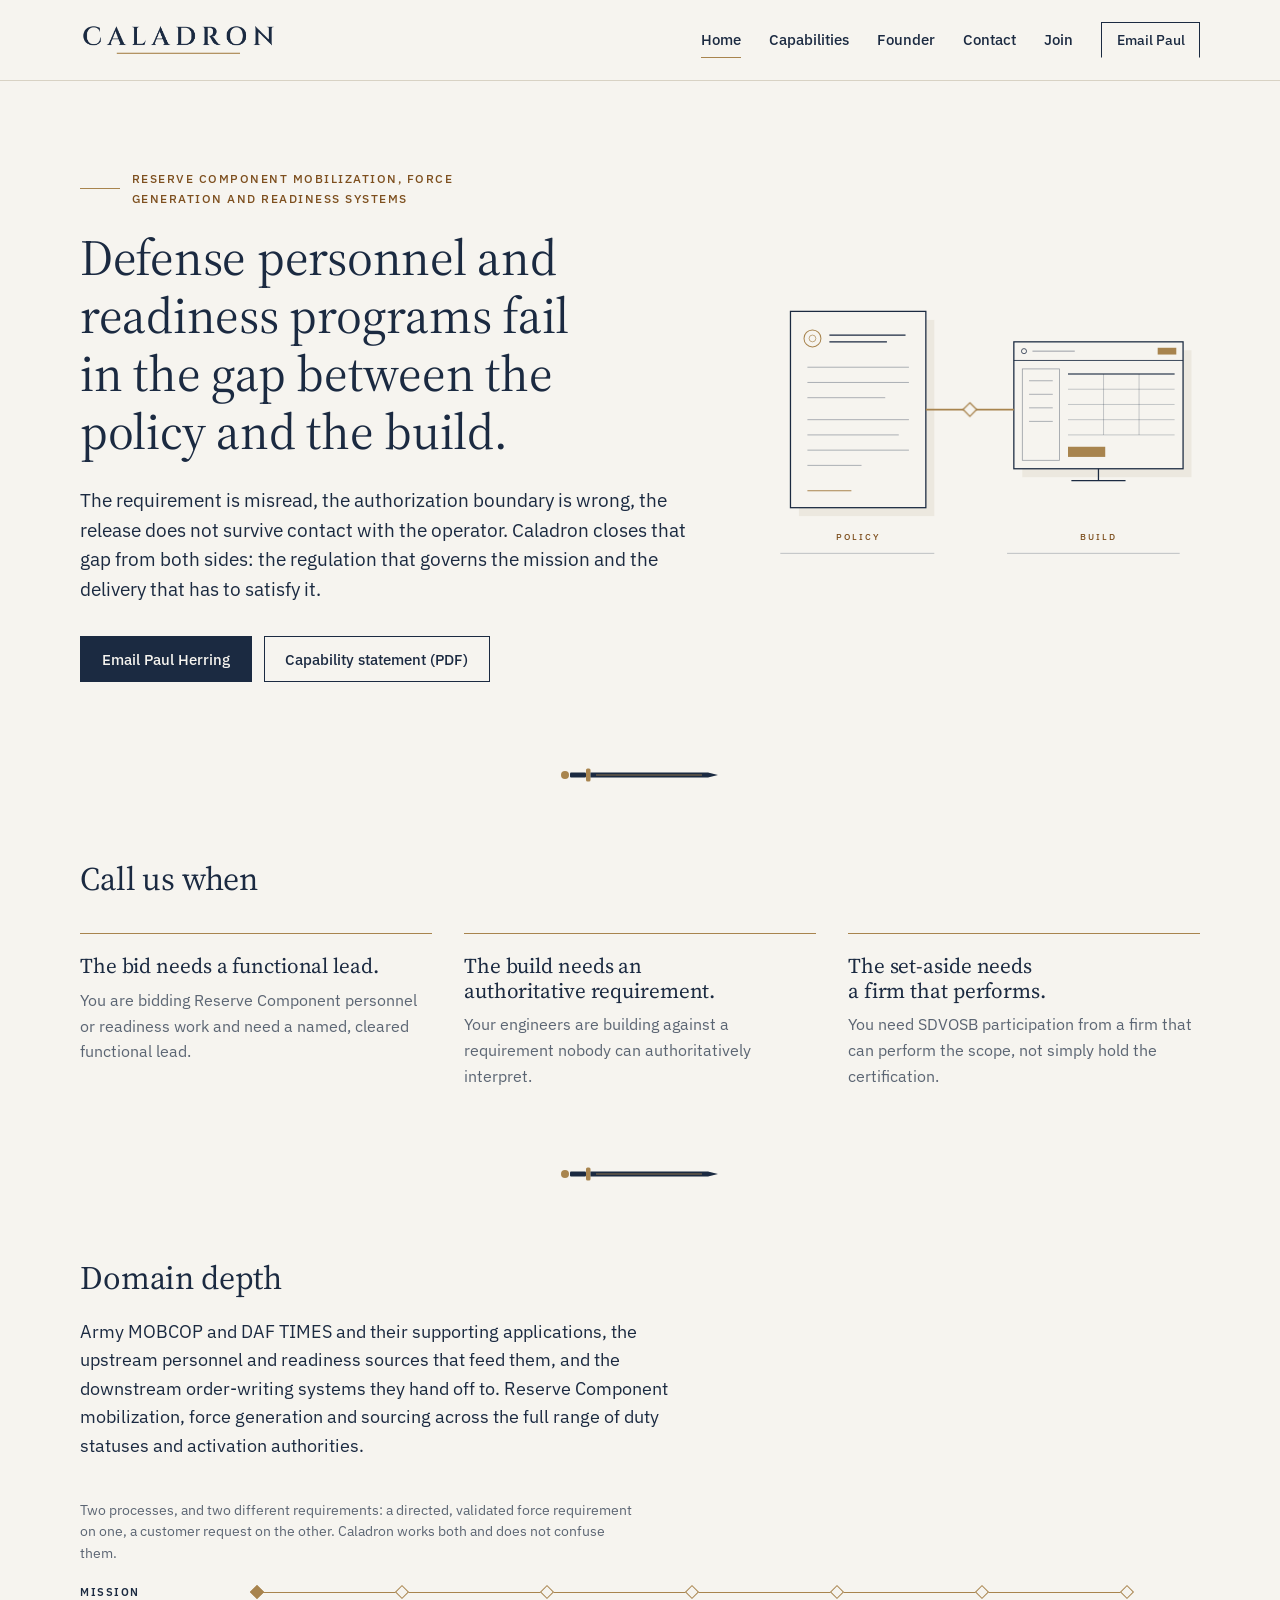
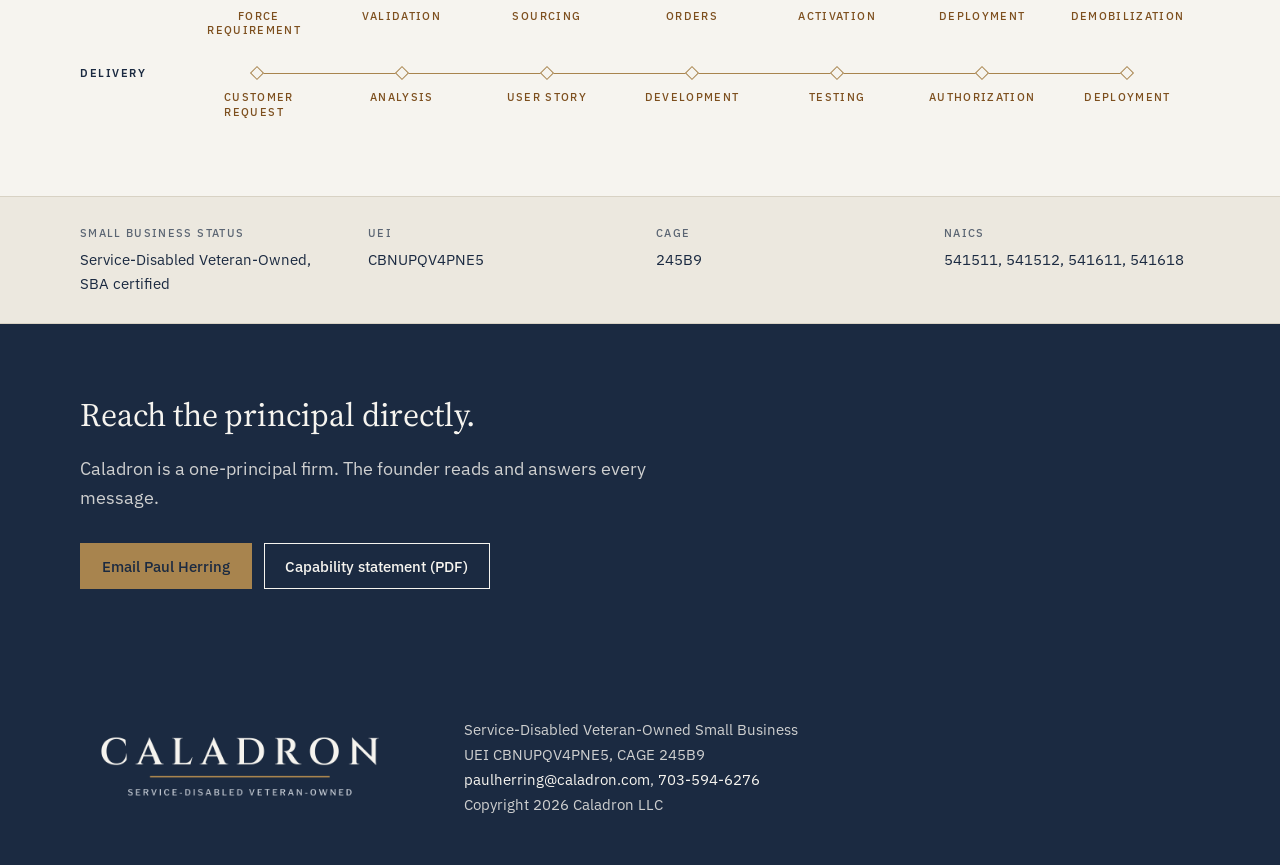
==== index.html @ ef8f438b "Rails: a force requirement is not a customer request Co-Authored-By: Claude Fable 5.1 <noreply@anthr" ====
<!doctype html>
<html lang="en">
<head>
<meta charset="utf-8">
<meta name="viewport" content="width=device-width, initial-scale=1, viewport-fit=cover">
<title>Caladron LLC. Reserve Component mobilization, force generation and readiness systems</title>
<meta name="description" content="Caladron LLC is a service-disabled veteran-owned small business that works both sides of defense personnel and readiness systems: the regulation that governs the mission and the delivery that has to satisfy it.">
<link rel="canonical" href="https://www.caladron.com/">
<meta property="og:site_name" content="Caladron LLC">
<meta property="og:type" content="website">
<meta property="og:title" content="Caladron LLC. Reserve Component mobilization, force generation and readiness systems">
<meta property="og:description" content="Caladron LLC is a service-disabled veteran-owned small business that works both sides of defense personnel and readiness systems: the regulation that governs the mission and the delivery that has to satisfy it.">
<meta property="og:url" content="https://www.caladron.com/">
<meta property="og:image" content="https://www.caladron.com/assets/caladron-social-1200x630.png">
<meta name="twitter:card" content="summary_large_image">
<link rel="icon" type="image/png" href="assets/favicon.png">
<link rel="apple-touch-icon" href="assets/apple-touch-icon.png">
<link rel="preconnect" href="https://fonts.googleapis.com">
<link rel="preconnect" href="https://fonts.gstatic.com" crossorigin>
<link rel="stylesheet" href="https://fonts.googleapis.com/css2?family=IBM+Plex+Sans:wght@400;500;600&family=Source+Serif+4:opsz,wght@8..60,400;8..60,600&display=swap">
<link rel="stylesheet" href="assets/site.css">
</head>
<body>
<a class="skip" href="#main">Skip to content</a>
<header class="site-header">
  <div class="wrap">
    <a class="brand" href="" aria-label="Caladron LLC home"><img src="assets/caladron-header-wordmark.png" alt="Caladron" width="1406" height="243"></a>
    <button class="menu-btn" type="button" aria-expanded="false" aria-controls="nav">Menu</button>
    <nav class="nav" id="nav" aria-label="Site">
      <a href="" aria-current="page">Home</a><a href="capabilities/">Capabilities</a><a href="founder/">Founder</a><a href="contact/">Contact</a><a href="join/">Join</a><a class="btn small" href="mailto:paulherring@caladron.com">Email Paul</a>
    </nav>
  </div>
</header>
<main id="main">
<section class="hero">
  <div class="wrap hero-grid">
    <div class="hero-copy">
    <p class="eyebrow">Reserve Component mobilization, force generation and readiness systems</p>
    <h1>Defense personnel and readiness programs fail in the gap between the policy and the build.</h1>
    <p class="lede">The requirement is misread, the authorization boundary is wrong, the release does not survive contact with the operator. Caladron closes that gap from both sides: the regulation that governs the mission and the delivery that has to satisfy it.</p>
    <div class="actions"><a class="btn primary" href="mailto:paulherring@caladron.com">Email Paul Herring</a><a class="btn" href="assets/Caladron_Capability_Statement.pdf">Capability statement (PDF)</a></div>
    </div>
    <div class="hero-art hero-art-gap" aria-hidden="true"><svg xmlns="http://www.w3.org/2000/svg" viewBox="0 36 520 330" role="img" aria-labelledby="gap-title">
  <title id="gap-title">The policy on one side, the build on the other, and the line Caladron draws between them</title>

  <!-- POLICY: the regulation, a ruled page with a seal -->
  <rect x="46" y="76" width="160" height="232" fill="#ECE8DF"/>
  <rect x="36" y="66" width="160" height="232" fill="#F6F4EF" stroke="#1B2A41" stroke-width="1.5"/>
  <circle cx="62" cy="98" r="10" fill="none" stroke="#A8844E" stroke-width="1.2"/>
  <circle cx="62" cy="98" r="4" fill="none" stroke="#A8844E" stroke-width=".8"/>
  <path d="M82 94 H172 M82 102 H150" stroke="#1B2A41" stroke-width="1.5"/>
  <g stroke="#1B2A41" stroke-opacity=".45" stroke-width=".9">
    <path d="M56 132 H176"/><path d="M56 150 H176"/><path d="M56 168 H148"/>
    <path d="M56 194 H176"/><path d="M56 212 H164"/><path d="M56 230 H176"/><path d="M56 248 H120"/>
  </g>
  <path d="M56 278 H108" stroke="#A8844E" stroke-width="1.4"/>
  <text x="116" y="336" text-anchor="middle" font-family="IBM Plex Sans, Helvetica Neue, Arial, sans-serif" font-size="11" font-weight="500" letter-spacing="2.4" fill="#7D4F1E">POLICY</text>

  <!-- BUILD: the fielded application, a screen on a stand with a data table -->
  <rect x="310" y="112" width="200" height="150" fill="#ECE8DF"/>
  <rect x="300" y="102" width="200" height="150" fill="#F6F4EF" stroke="#1B2A41" stroke-width="1.5"/>
  <path d="M300 124 H500" stroke="#1B2A41" stroke-width="1"/>
  <circle cx="312" cy="113" r="3" fill="none" stroke="#1B2A41" stroke-width=".9"/>
  <path d="M322 113 H372" stroke="#1B2A41" stroke-opacity=".5" stroke-width="1"/>
  <rect x="470" y="109" width="22" height="8" fill="#A8844E"/>
  <rect x="310" y="134" width="44" height="108" fill="none" stroke="#1B2A41" stroke-opacity=".45" stroke-width=".9"/>
  <g stroke="#1B2A41" stroke-opacity=".45" stroke-width=".9">
    <path d="M318 148 H346"/><path d="M318 164 H346"/><path d="M318 180 H346"/><path d="M318 196 H346"/>
  </g>
  <!-- the table -->
  <g stroke="#1B2A41" stroke-opacity=".35" stroke-width=".8">
    <path d="M364 140 H490"/><path d="M364 158 H490"/><path d="M364 176 H490"/><path d="M364 194 H490"/><path d="M364 212 H490"/>
    <path d="M406 140 V212"/><path d="M448 140 V212"/>
  </g>
  <path d="M364 140 H490" stroke="#1B2A41" stroke-width="1.2"/>
  <rect x="364" y="226" width="44" height="12" fill="#A8844E"/>
  <!-- stand -->
  <path d="M400 252 V266 M368 266 H432" stroke="#1B2A41" stroke-width="1.5"/>
  <text x="400" y="336" text-anchor="middle" font-family="IBM Plex Sans, Helvetica Neue, Arial, sans-serif" font-size="11" font-weight="500" letter-spacing="2.4" fill="#7D4F1E">BUILD</text>

  <!-- ground, broken at the gap -->
  <path d="M24 352 H206" stroke="#1B2A41" stroke-opacity=".3" stroke-width="1"/>
  <path d="M292 352 H496" stroke="#1B2A41" stroke-opacity=".3" stroke-width="1"/>

  <!-- the line across the gap -->
  <path class="bridge" d="M196 182 H300" stroke="#A8844E" stroke-width="2" pathLength="100"/>
  <path class="diamond" d="M248 174 L256 182 L248 190 L240 182 Z" fill="#F6F4EF" stroke="#A8844E" stroke-width="1.5"/>
</svg>
</div>
  </div>
</section>
<div class="divider" aria-hidden="true"><svg viewBox="0 0 168 18" xmlns="http://www.w3.org/2000/svg"><circle cx="9" cy="9" r="4" fill="#A8844E"/><rect x="14" y="6.5" width="16" height="5" rx="1" fill="#1B2A41"/><rect x="30" y="2.5" width="4.5" height="13" rx="1.5" fill="#A8844E"/><path d="M34.5 6.5 H152 L162 9 L152 11.5 H34.5 Z" fill="#1B2A41"/><path d="M40 9 H146" stroke="#A8844E" stroke-width=".8"/></svg></div>
<section class="section">
  <div class="wrap">
    <div class="section-head"><h2>Call us when</h2></div>
    <div class="trio"><div><h3>The bid needs a functional lead.</h3><p>You are bidding Reserve Component personnel or readiness work and need a named, cleared functional lead.</p></div><div><h3>The build needs an authoritative requirement.</h3><p>Your engineers are building against a requirement nobody can authoritatively interpret.</p></div><div><h3>The set-aside needs a firm that performs.</h3><p>You need SDVOSB participation from a firm that can perform the scope, not simply hold the certification.</p></div></div>
  </div>
</section>
<div class="divider" aria-hidden="true"><svg viewBox="0 0 168 18" xmlns="http://www.w3.org/2000/svg"><circle cx="9" cy="9" r="4" fill="#A8844E"/><rect x="14" y="6.5" width="16" height="5" rx="1" fill="#1B2A41"/><rect x="30" y="2.5" width="4.5" height="13" rx="1.5" fill="#A8844E"/><path d="M34.5 6.5 H152 L162 9 L152 11.5 H34.5 Z" fill="#1B2A41"/><path d="M40 9 H146" stroke="#A8844E" stroke-width=".8"/></svg></div>
<section class="section">
  <div class="wrap">
    <h2>Domain depth</h2>
    <p class="lede">Army MOBCOP and DAF TIMES and their supporting applications, the upstream personnel and readiness sources that feed them, and the downstream order-writing systems they hand off to. Reserve Component mobilization, force generation and sourcing across the full range of duty statuses and activation authorities.</p>
    <p class="rail-title">Two processes, and two different requirements: a directed, validated force requirement on one, a customer request on the other. Caladron works both and does not confuse them.</p><div class="rails"><div class="rail-row"><div class="rail-name">Mission</div><ol class="rail rail-mission" aria-label="The mobilization process"><li><span>Force requirement</span></li><li><span>Validation</span></li><li><span>Sourcing</span></li><li><span>Orders</span></li><li><span>Activation</span></li><li><span>Deployment</span></li><li><span>Demobilization</span></li></ol></div><div class="rail-row"><div class="rail-name">Delivery</div><ol class="rail rail-delivery" aria-label="The delivery process"><li><span>Customer request</span></li><li><span>Analysis</span></li><li><span>User story</span></li><li><span>Development</span></li><li><span>Testing</span></li><li><span>Authorization</span></li><li><span>Deployment</span></li></ol></div></div>
  </div>
</section>
<section class="strip">
  <div class="wrap"><dl><dt>Small business status</dt><dd>Service-Disabled Veteran-Owned, SBA certified</dd></dl><dl><dt>UEI</dt><dd>CBNUPQV4PNE5</dd></dl><dl><dt>CAGE</dt><dd>245B9</dd></dl><dl><dt>NAICS</dt><dd>541511, 541512, 541611, 541618</dd></dl></div>
</section>
<section class="cta navy">
  <div class="wrap">
    <h2>Reach the principal directly.</h2>
    <p class="lede">Caladron is a one-principal firm. The founder reads and answers every message.</p>
    <div class="actions"><a class="btn primary" href="mailto:paulherring@caladron.com">Email Paul Herring</a><a class="btn" href="assets/Caladron_Capability_Statement.pdf">Capability statement (PDF)</a></div>
  </div>
</section>
</main>
<footer class="site-footer navy">
  <div class="wrap">
    <img src="assets/caladron-1A-wordmark-on-navy.png" alt="Caladron, service-disabled veteran-owned" width="1568" height="480">
    <div class="lines">
      <p>Service-Disabled Veteran-Owned Small Business</p>
      <p>UEI CBNUPQV4PNE5, CAGE 245B9</p>
      <p><a href="mailto:paulherring@caladron.com">paulherring@caladron.com</a>, <a href="tel:+17035946276">703-594-6276</a></p>
      <p>Copyright 2026 Caladron LLC</p>
    </div>
  </div>
</footer>
<script>
(function () {
  var b = document.querySelector('.menu-btn'), n = document.getElementById('nav');
  if (b && n) b.addEventListener('click', function () {
    var open = n.classList.toggle('open');
    b.setAttribute('aria-expanded', open ? 'true' : 'false');
  });
})();
</script>
</body>
</html>
---- assets/site.css ----
/* Caladron LLC. One measured column, parchment ground, navy type, the wordmark's brass hairline as the only ornament. */
:root {
  --parchment: #F6F4EF;
  --parchment-deep: #ECE8DF;
  --navy: #1B2A41;
  --slate: #5B6573;
  --brass: #A8844E;
  --brass-ink: #7D4F1E;
  --rule: #D8D2C4;
  --font-display: 'Source Serif 4', Georgia, 'Times New Roman', serif;
  --font-body: 'IBM Plex Sans', 'Helvetica Neue', Arial, sans-serif;
  --measure: 62ch;
  --col: 1120px;
  color-scheme: light;
}

* { box-sizing: border-box; }
html { -webkit-text-size-adjust: 100%; }
body {
  margin: 0;
  background: var(--parchment);
  color: var(--navy);
  font-family: var(--font-body);
  font-size: 1.0625rem;
  line-height: 1.6;
  font-feature-settings: "kern" 1;
}
img { max-width: 100%; height: auto; display: block; }
a { color: var(--brass-ink); text-decoration-thickness: 1px; text-underline-offset: 3px; }
a:hover { color: var(--navy); }
:focus-visible { outline: 2px solid var(--brass-ink); outline-offset: 3px; }
.skip { position: absolute; left: -999px; top: 8px; background: var(--navy); color: var(--parchment); padding: .5rem .75rem; z-index: 50; }
.skip:focus { left: 8px; }

h1, h2, h3 { font-family: var(--font-display); font-weight: 400; line-height: 1.15; margin: 0; text-wrap: balance; letter-spacing: -0.005em; }
h1 { font-size: clamp(2rem, 1.2rem + 2.6vw, 3.15rem); max-width: 22ch; }
h2 { font-size: clamp(1.55rem, 1.2rem + 1.1vw, 2.05rem); max-width: 28ch; }
h3 { font-size: 1.32rem; }
p { margin: 0; max-width: var(--measure); }
p + p { margin-top: 1rem; }

.wrap { width: min(100% - 2.5rem, var(--col)); margin-inline: auto; }

/* Eyebrow: the small brass label, with the wordmark's rule in front of it. */
.eyebrow {
  display: flex; align-items: center; gap: .75rem;
  font-size: .78rem; font-weight: 500; letter-spacing: .12em; text-transform: uppercase;
  color: var(--brass-ink); margin: 0 0 1.25rem;
}
.eyebrow::before { content: ""; width: 2.5rem; height: 1px; background: var(--brass); flex: none; }

/* Header */
.site-header { border-bottom: 1px solid var(--rule); background: var(--parchment); }
.site-header .wrap { display: flex; align-items: center; justify-content: space-between; gap: 1.5rem; min-height: 5rem; }
.brand img { height: 34px; width: auto; }
.brand { display: inline-flex; }
.nav { display: flex; align-items: center; gap: 1.75rem; }
.nav a { color: var(--navy); text-decoration: none; font-size: .95rem; font-weight: 500; padding-block: .35rem; border-bottom: 1px solid transparent; }
.nav a:hover { border-bottom-color: var(--brass); }
.nav a[aria-current="page"] { border-bottom-color: var(--brass); }
.menu-btn { display: none; background: none; border: 1px solid var(--navy); color: var(--navy); font: inherit; font-size: .9rem; font-weight: 500; padding: .45rem .8rem; cursor: pointer; }

/* Buttons */
.btn {
  display: inline-flex; align-items: center; justify-content: center;
  padding: .8rem 1.3rem; font-family: var(--font-body); font-size: .95rem; font-weight: 500;
  text-decoration: none; border: 1px solid var(--navy); color: var(--navy); background: transparent;
  cursor: pointer; line-height: 1.2;
}
.btn:hover { background: var(--navy); color: var(--parchment); }
.btn.primary { background: var(--navy); color: var(--parchment); }
.btn.primary:hover { background: #24364f; border-color: #24364f; }
.btn.small { padding: .55rem .9rem; font-size: .9rem; }
.actions { display: flex; flex-wrap: wrap; gap: .75rem; margin-top: 2rem; }

/* Sections */
.section { padding-block: 4.5rem; }
.section + .section { border-top: 0; }
.section.tight { padding-block: 3rem; }
.hero { padding-block: 5.5rem 5rem; }
.hero .lede { font-size: 1.2rem; line-height: 1.55; margin-top: 1.5rem; max-width: 58ch; }
.lede { font-size: 1.15rem; line-height: 1.55; margin-top: 1.25rem; max-width: 58ch; }
.section-head { margin-bottom: 2.25rem; }
.section-head p { margin-top: .9rem; color: var(--slate); }

/* Three-up items: a brass hairline over each, nothing boxed. */
.trio { display: grid; grid-template-columns: repeat(3, minmax(0, 1fr)); gap: 2.5rem 2rem; }
.trio > div { border-top: 1px solid var(--brass); padding-top: 1.25rem; min-width: 0; }
.trio h3 { margin-bottom: .6rem; }
.trio p { color: var(--slate); font-size: 1rem; }

/* Two-column lists on Capabilities */
.duo { display: grid; grid-template-columns: repeat(2, minmax(0, 1fr)); gap: 2.5rem 4rem; }
.duo > div { min-width: 0; }
.duo h2 { margin-bottom: 1rem; }
.list { margin: 0; padding: 0; list-style: none; max-width: var(--measure); }
.list li { padding: .7rem 0 .7rem 1.4rem; position: relative; border-top: 1px solid var(--rule); }
.list li:last-child { border-bottom: 1px solid var(--rule); }
.list li::before { content: ""; position: absolute; left: 0; top: 1.25rem; width: .75rem; height: 1px; background: var(--brass); }

/* Corporate data strip */
.strip { background: var(--parchment-deep); border-top: 1px solid var(--rule); border-bottom: 1px solid var(--rule); padding-block: 1.75rem; }
.strip .wrap { display: grid; grid-template-columns: repeat(4, minmax(0, 1fr)); gap: 1.25rem 2rem; }
.strip dt { font-size: .7rem; letter-spacing: .12em; text-transform: uppercase; color: var(--slate); font-weight: 500; }
.strip dd { margin: .25rem 0 0; font-size: .95rem; font-variant-numeric: tabular-nums; }
.strip dl { margin: 0; min-width: 0; }

/* Navy sections: closing call and footer. Footer navy matches the on-navy logo file exactly. */
.navy { background: var(--navy); color: var(--parchment); }
.navy h2 { color: var(--parchment); }
.navy p { color: rgba(246, 244, 239, .82); }
.navy .btn { border-color: var(--parchment); color: var(--parchment); }
.navy .btn:hover { background: var(--parchment); color: var(--navy); }
.navy .btn.primary { background: var(--brass); border-color: var(--brass); color: var(--navy); }
.navy .btn.primary:hover { background: #b8945e; border-color: #b8945e; }
.navy a { color: var(--parchment); }
.cta { padding-block: 4.5rem; }

.site-footer { padding-block: 3.5rem 3rem; }
.site-footer .wrap { display: grid; grid-template-columns: minmax(0, 320px) minmax(0, 1fr); gap: 2rem 4rem; align-items: start; }
.site-footer img { width: 100%; max-width: 320px; }
.site-footer .lines { font-size: .92rem; line-height: 1.7; }
.site-footer .lines p { max-width: none; margin: 0; }
.site-footer .lines a { text-decoration: none; }
.site-footer .lines a:hover { text-decoration: underline; }

/* Founder */
.founder-grid { display: grid; grid-template-columns: minmax(0, 1fr); gap: 2.5rem 4rem; align-items: start; }
.founder-grid.has-photo { grid-template-columns: minmax(0, 5fr) minmax(0, 7fr); }
.portrait img { width: 100%; aspect-ratio: 4 / 5; object-fit: cover; }
.bio p { max-width: var(--measure); }
.note { font-size: .9rem; color: var(--slate); margin-top: 2.5rem; padding-top: 1.25rem; border-top: 1px solid var(--rule); max-width: var(--measure); }

/* Contact */
.contact-lines { margin-top: 1.5rem; font-size: 1.1rem; line-height: 1.8; }
.contact-lines a { text-decoration: none; border-bottom: 1px solid var(--brass); color: var(--navy); }
.contact-lines a:hover { color: var(--brass-ink); }
.data-table { width: 100%; max-width: 760px; border-collapse: collapse; font-size: .98rem; margin-top: 1.5rem; }
.data-table th, .data-table td { text-align: left; vertical-align: top; padding: .75rem 1.25rem .75rem 0; border-bottom: 1px solid var(--rule); }
.data-table th { font-weight: 500; color: var(--slate); width: 36%; white-space: nowrap; }
.data-table td { font-variant-numeric: tabular-nums; }

.form { max-width: 560px; display: grid; gap: 1.1rem; margin-top: 1.5rem; }
.form label { display: grid; gap: .4rem; font-size: .9rem; font-weight: 500; }
.form input, .form textarea {
  font: inherit; font-size: 1rem; color: var(--navy); background: #fff;
  border: 1px solid #b9b3a4; padding: .7rem .8rem; width: 100%;
}
.form input:focus, .form textarea:focus { border-color: var(--navy); outline: 2px solid var(--brass-ink); outline-offset: 1px; }
.form textarea { min-height: 9rem; resize: vertical; }
.form .btn { justify-self: start; }
.form-note { font-size: .9rem; color: var(--slate); }
.hp { position: absolute; left: -9999px; width: 1px; height: 1px; overflow: hidden; }

/* Phone */
@media (max-width: 760px) {
  body { font-size: 1rem; }
  .site-header .wrap { flex-wrap: wrap; min-height: 4.25rem; padding-block: .75rem; }
  .brand img { height: 28px; }
  .menu-btn { display: inline-block; margin-left: auto; }
  .nav { display: none; width: 100%; flex-direction: column; align-items: flex-start; gap: .25rem; padding: .5rem 0 1rem; border-top: 1px solid var(--rule); margin-top: .5rem; }
  .nav.open { display: flex; }
  .nav a { padding-block: .6rem; font-size: 1.05rem; }
  .nav .btn { margin-top: .5rem; }
  .section { padding-block: 3.25rem; }
  .hero { padding-block: 3.5rem 3.25rem; }
  .hero .lede { font-size: 1.08rem; }
  .trio, .duo { grid-template-columns: minmax(0, 1fr); gap: 2rem; }
  .strip .wrap { grid-template-columns: minmax(0, 1fr); gap: 1rem; }
  .site-footer .wrap { grid-template-columns: minmax(0, 1fr); gap: 1.5rem; }
  .site-footer img { max-width: 260px; }
  .founder-grid.has-photo { grid-template-columns: minmax(0, 1fr); }
  .data-table th { white-space: normal; width: 42%; }
  .actions .btn { width: 100%; }
}
@media (prefers-reduced-motion: no-preference) {
  .btn, .nav a { transition: background-color .15s ease, color .15s ease, border-color .15s ease; }
}

/* Hero art (right column on desktop) */
.hero-grid { display: grid; grid-template-columns: minmax(0, 7fr) minmax(0, 5fr); gap: 3rem 4rem; align-items: center; }
.hero-copy { min-width: 0; }
.hero-art { min-width: 0; }
.hero-art svg { width: 100%; height: auto; display: block; }
.hero-art-mark svg { max-width: 360px; margin-left: auto; }
.hero-art-contours svg { max-width: 520px; margin-left: auto; }
.bridge { stroke-dasharray: 100; stroke-dashoffset: 100; animation: draw 1.1s ease-out .5s forwards; }
.diamond { opacity: 0; animation: fade .5s ease-out 1.5s forwards; }
@keyframes draw { to { stroke-dashoffset: 0; } }
@keyframes fade { to { opacity: 1; } }
@media (prefers-reduced-motion: reduce) { .bridge { animation: none; stroke-dashoffset: 0; } .diamond { animation: none; opacity: 1; } }
@media (max-width: 760px) {
  .hero-grid { grid-template-columns: minmax(0, 1fr); gap: 2rem; }
  .hero-art-mark, .hero-art-contours { display: none; }
  .hero-art-gap { max-width: 380px; }
}

/* Sword divider between sections (the 1C horizontal sword) */
.divider { display: flex; justify-content: center; padding-block: .25rem; }
.divider svg { width: 168px; height: 18px; display: block; }

/* Mobilization and delivery rails: one requirement, two tracks */
.rail-title { margin-top: 2.5rem; font-size: .85rem; color: var(--slate); max-width: 70ch; }
.rails { display: grid; row-gap: 1.5rem; margin-top: 1.25rem; }
.rail-row { display: grid; grid-template-columns: 6.5rem minmax(0, 1fr); align-items: start; }
.rail-name { font-size: .7rem; font-weight: 600; letter-spacing: .14em; text-transform: uppercase; color: var(--navy); line-height: 14px; padding-right: 1rem; }
.rail { list-style: none; margin: 0; padding: 0; position: relative; display: grid; grid-template-columns: repeat(7, minmax(0, 1fr)); }
.rail::before { content: ""; position: absolute; top: 7px; left: calc(100% / 14); right: calc(100% / 14); height: 1px; background: var(--brass); }
.rail li { position: relative; height: 3.6rem; padding: 1.5rem .25rem 0; text-align: center; font-size: .7rem; font-weight: 500; letter-spacing: .12em; text-transform: uppercase; color: var(--brass-ink); line-height: 1.3; }
.rail li::before { content: ""; position: absolute; top: 2px; left: 50%; width: 10px; height: 10px; transform: translateX(-50%) rotate(45deg); background: var(--parchment); border: 1.5px solid var(--brass); box-sizing: border-box; z-index: 1; }
.rail li span { position: relative; background: var(--parchment); padding-inline: .3rem; }
.rail-mission li:first-child::before { background: var(--brass); }
@media (max-width: 760px) {
  .rails { row-gap: 2rem; }
  .rail-row { grid-template-columns: minmax(0, 1fr); row-gap: .6rem; }
  .rail-name { line-height: 1.4; padding: 0; }
  .rail { grid-template-columns: minmax(0, 1fr); gap: .75rem; padding-left: 1.75rem; }
  .rail::before { top: 6px; bottom: 6px; left: 5px; right: auto; width: 1px; height: auto; }
  .rail li { height: auto; padding: 0; text-align: left; }
  .rail li::before { top: 3px; left: -1.75rem; transform: rotate(45deg); }
  .rail li span { position: relative; background: var(--parchment); padding-inline: .3rem; }
.rail-mission li:first-child::after { display: none; }
}
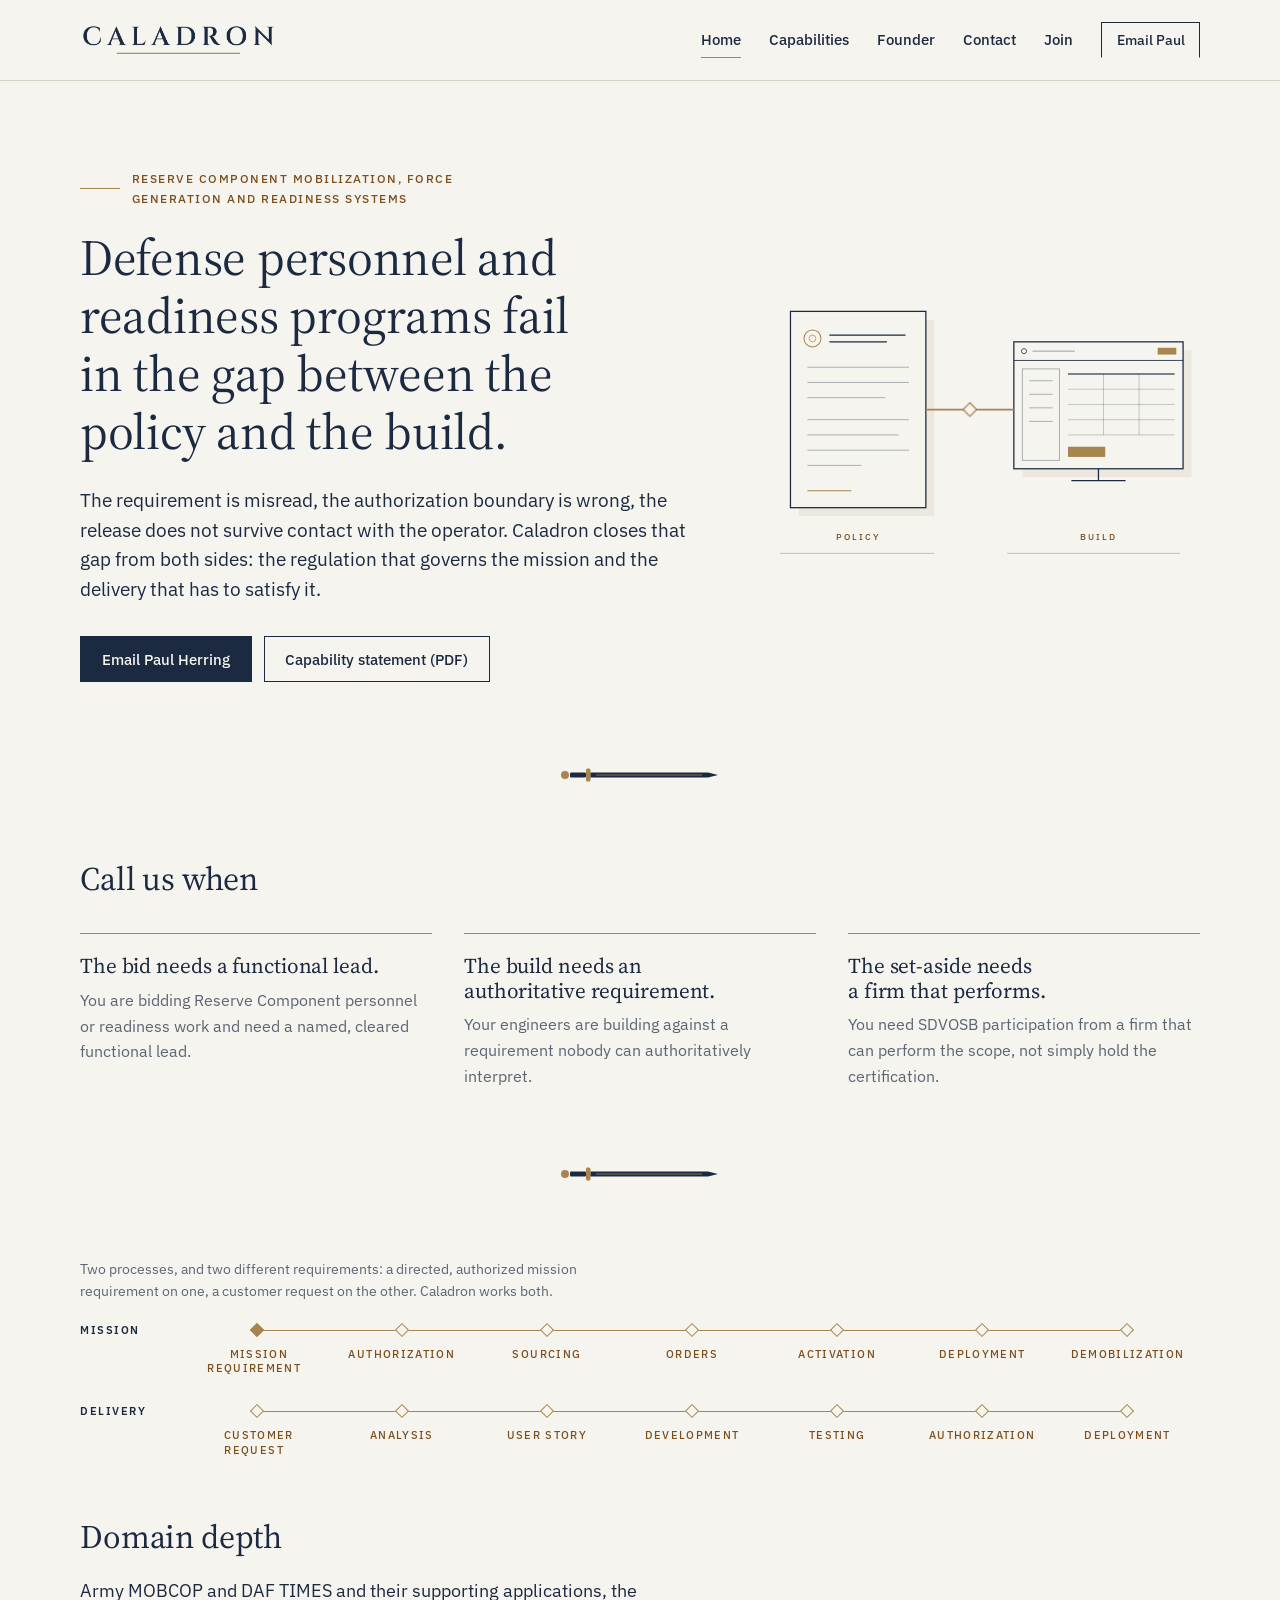
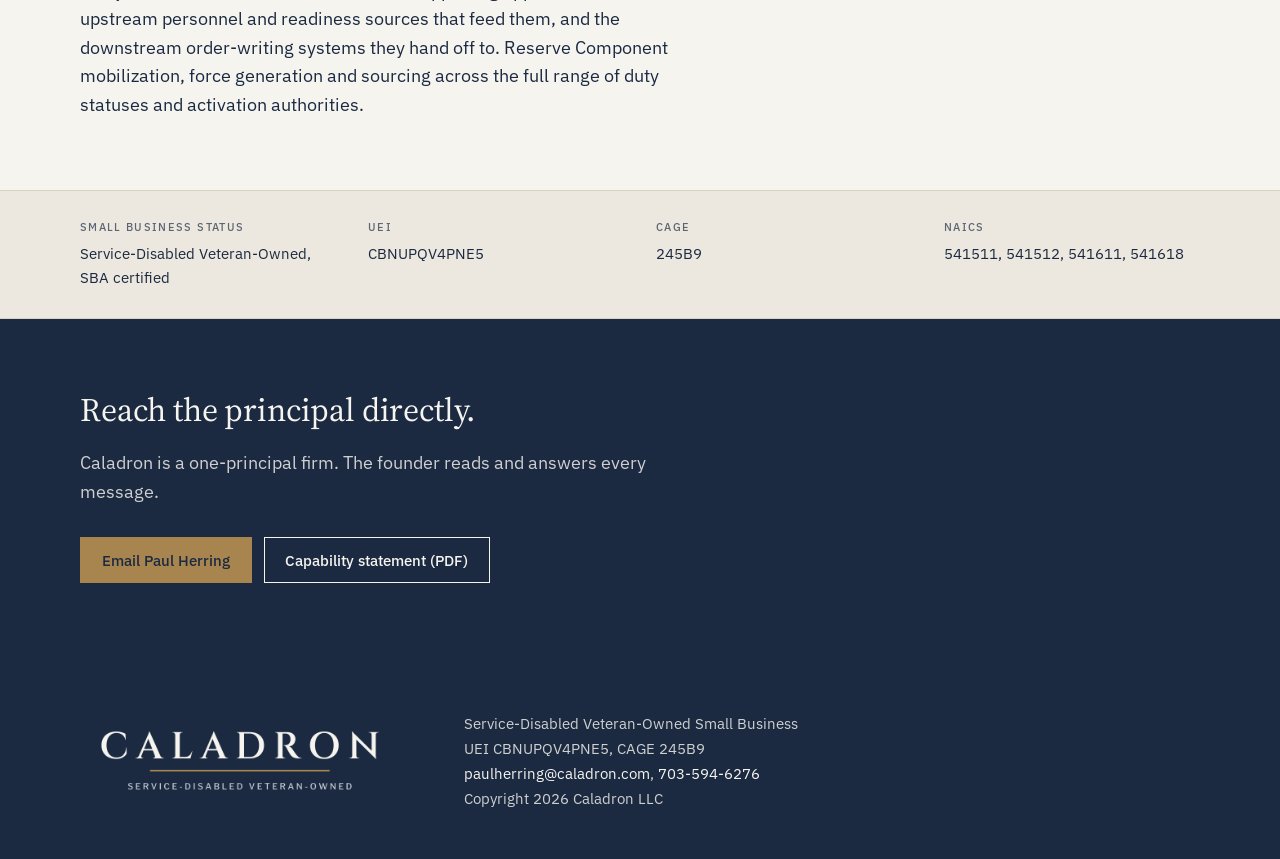
==== commit 57bae4f2: "Rails above Domain depth; mission requirement and authorization; contours on Capabilities Co-Authore" ====
--- a/index.html
+++ b/index.html
@@ -99,9 +99,9 @@
 <div class="divider" aria-hidden="true"><svg viewBox="0 0 168 18" xmlns="http://www.w3.org/2000/svg"><circle cx="9" cy="9" r="4" fill="#A8844E"/><rect x="14" y="6.5" width="16" height="5" rx="1" fill="#1B2A41"/><rect x="30" y="2.5" width="4.5" height="13" rx="1.5" fill="#A8844E"/><path d="M34.5 6.5 H152 L162 9 L152 11.5 H34.5 Z" fill="#1B2A41"/><path d="M40 9 H146" stroke="#A8844E" stroke-width=".8"/></svg></div>
 <section class="section">
   <div class="wrap">
-    <h2>Domain depth</h2>
+    <p class="rail-title">Two processes, and two different requirements: a directed, authorized mission requirement on one, a customer request on the other. Caladron works both.</p><div class="rails"><div class="rail-row"><div class="rail-name">Mission</div><ol class="rail rail-mission" aria-label="The mobilization process"><li><span>Mission requirement</span></li><li><span>Authorization</span></li><li><span>Sourcing</span></li><li><span>Orders</span></li><li><span>Activation</span></li><li><span>Deployment</span></li><li><span>Demobilization</span></li></ol></div><div class="rail-row"><div class="rail-name">Delivery</div><ol class="rail rail-delivery" aria-label="The delivery process"><li><span>Customer request</span></li><li><span>Analysis</span></li><li><span>User story</span></li><li><span>Development</span></li><li><span>Testing</span></li><li><span>Authorization</span></li><li><span>Deployment</span></li></ol></div></div>
+    <h2 class="after-rails">Domain depth</h2>
     <p class="lede">Army MOBCOP and DAF TIMES and their supporting applications, the upstream personnel and readiness sources that feed them, and the downstream order-writing systems they hand off to. Reserve Component mobilization, force generation and sourcing across the full range of duty statuses and activation authorities.</p>
-    <p class="rail-title">Two processes, and two different requirements: a directed, validated force requirement on one, a customer request on the other. Caladron works both and does not confuse them.</p><div class="rails"><div class="rail-row"><div class="rail-name">Mission</div><ol class="rail rail-mission" aria-label="The mobilization process"><li><span>Force requirement</span></li><li><span>Validation</span></li><li><span>Sourcing</span></li><li><span>Orders</span></li><li><span>Activation</span></li><li><span>Deployment</span></li><li><span>Demobilization</span></li></ol></div><div class="rail-row"><div class="rail-name">Delivery</div><ol class="rail rail-delivery" aria-label="The delivery process"><li><span>Customer request</span></li><li><span>Analysis</span></li><li><span>User story</span></li><li><span>Development</span></li><li><span>Testing</span></li><li><span>Authorization</span></li><li><span>Deployment</span></li></ol></div></div>
   </div>
 </section>
 <section class="strip">
--- a/assets/site.css
+++ b/assets/site.css
@@ -200,7 +200,8 @@
 .divider svg { width: 168px; height: 18px; display: block; }
 
 /* Mobilization and delivery rails: one requirement, two tracks */
-.rail-title { margin-top: 2.5rem; font-size: .85rem; color: var(--slate); max-width: 70ch; }
+.rail-title { margin-top: 0; font-size: .85rem; color: var(--slate); max-width: 70ch; }
+.after-rails { margin-top: 3.5rem; }
 .rails { display: grid; row-gap: 1.5rem; margin-top: 1.25rem; }
 .rail-row { display: grid; grid-template-columns: 6.5rem minmax(0, 1fr); align-items: start; }
 .rail-name { font-size: .7rem; font-weight: 600; letter-spacing: .14em; text-transform: uppercase; color: var(--navy); line-height: 14px; padding-right: 1rem; }
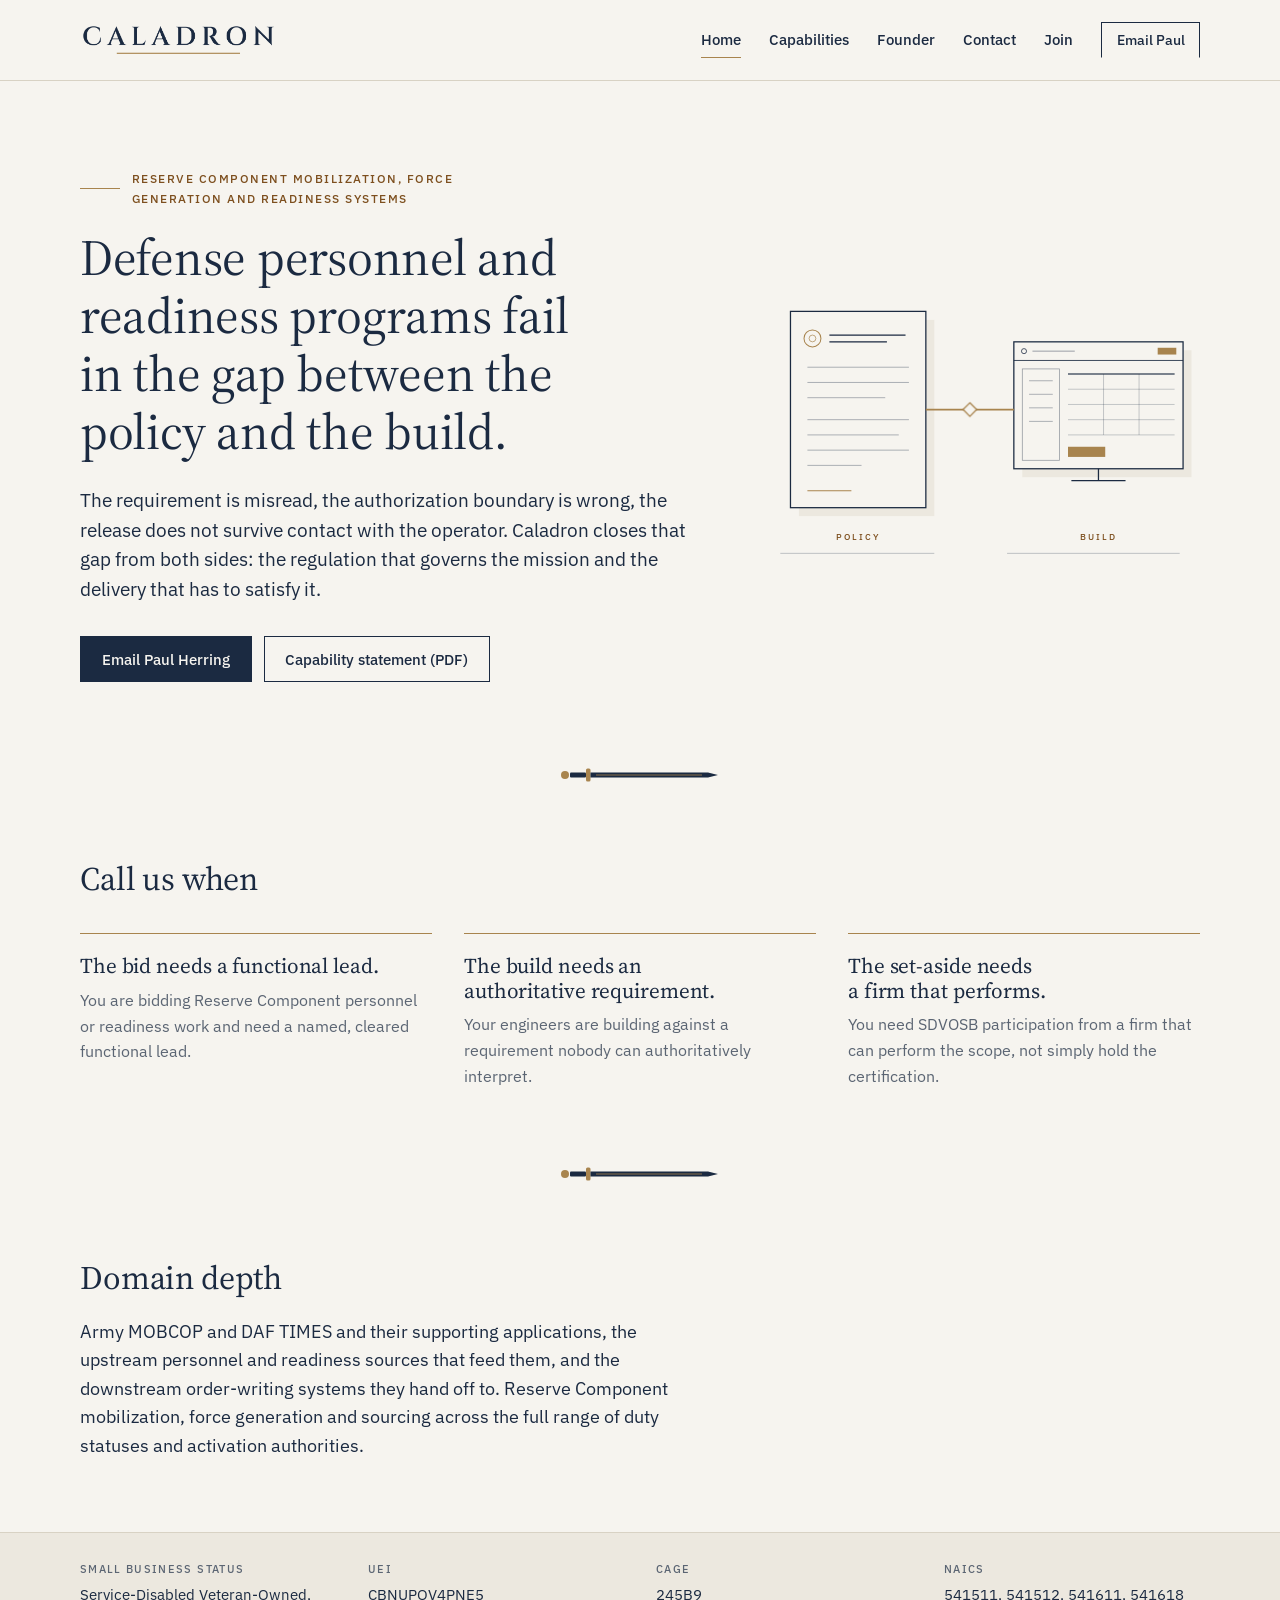
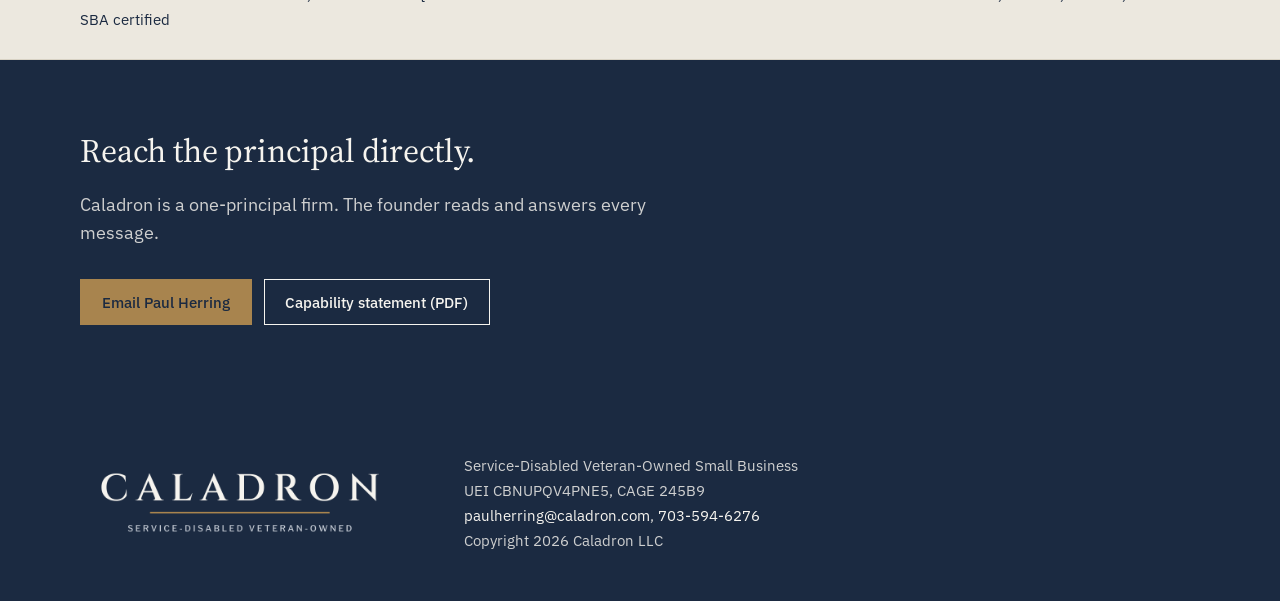
==== commit 38a54561: "Rails on Capabilities only; Home keeps the Domain depth paragraph Co-Authored-By: Claude Fable 5.1 <" ====
--- a/index.html
+++ b/index.html
@@ -99,8 +99,8 @@
 <div class="divider" aria-hidden="true"><svg viewBox="0 0 168 18" xmlns="http://www.w3.org/2000/svg"><circle cx="9" cy="9" r="4" fill="#A8844E"/><rect x="14" y="6.5" width="16" height="5" rx="1" fill="#1B2A41"/><rect x="30" y="2.5" width="4.5" height="13" rx="1.5" fill="#A8844E"/><path d="M34.5 6.5 H152 L162 9 L152 11.5 H34.5 Z" fill="#1B2A41"/><path d="M40 9 H146" stroke="#A8844E" stroke-width=".8"/></svg></div>
 <section class="section">
   <div class="wrap">
-    <p class="rail-title">Two processes, and two different requirements: a directed, authorized mission requirement on one, a customer request on the other. Caladron works both.</p><div class="rails"><div class="rail-row"><div class="rail-name">Mission</div><ol class="rail rail-mission" aria-label="The mobilization process"><li><span>Mission requirement</span></li><li><span>Authorization</span></li><li><span>Sourcing</span></li><li><span>Orders</span></li><li><span>Activation</span></li><li><span>Deployment</span></li><li><span>Demobilization</span></li></ol></div><div class="rail-row"><div class="rail-name">Delivery</div><ol class="rail rail-delivery" aria-label="The delivery process"><li><span>Customer request</span></li><li><span>Analysis</span></li><li><span>User story</span></li><li><span>Development</span></li><li><span>Testing</span></li><li><span>Authorization</span></li><li><span>Deployment</span></li></ol></div></div>
-    <h2 class="after-rails">Domain depth</h2>
+    
+    <h2>Domain depth</h2>
     <p class="lede">Army MOBCOP and DAF TIMES and their supporting applications, the upstream personnel and readiness sources that feed them, and the downstream order-writing systems they hand off to. Reserve Component mobilization, force generation and sourcing across the full range of duty statuses and activation authorities.</p>
   </div>
 </section>
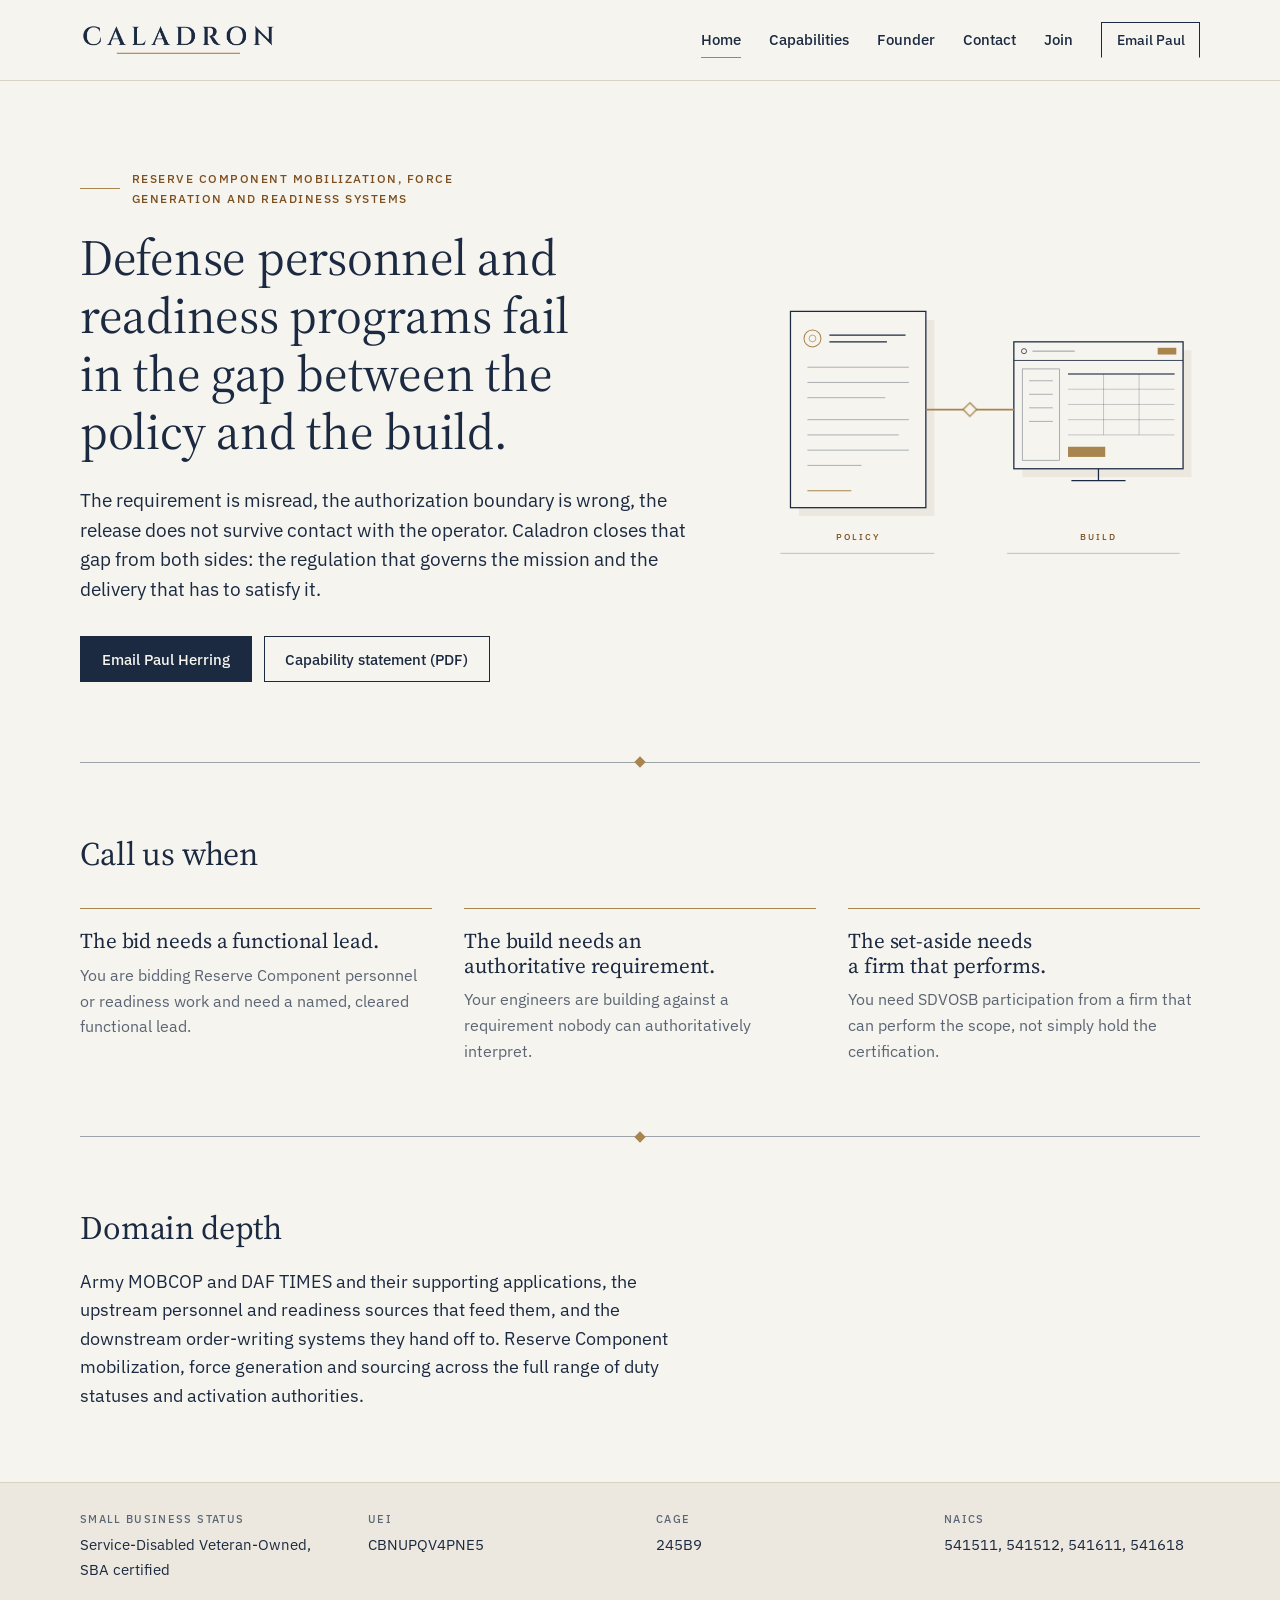
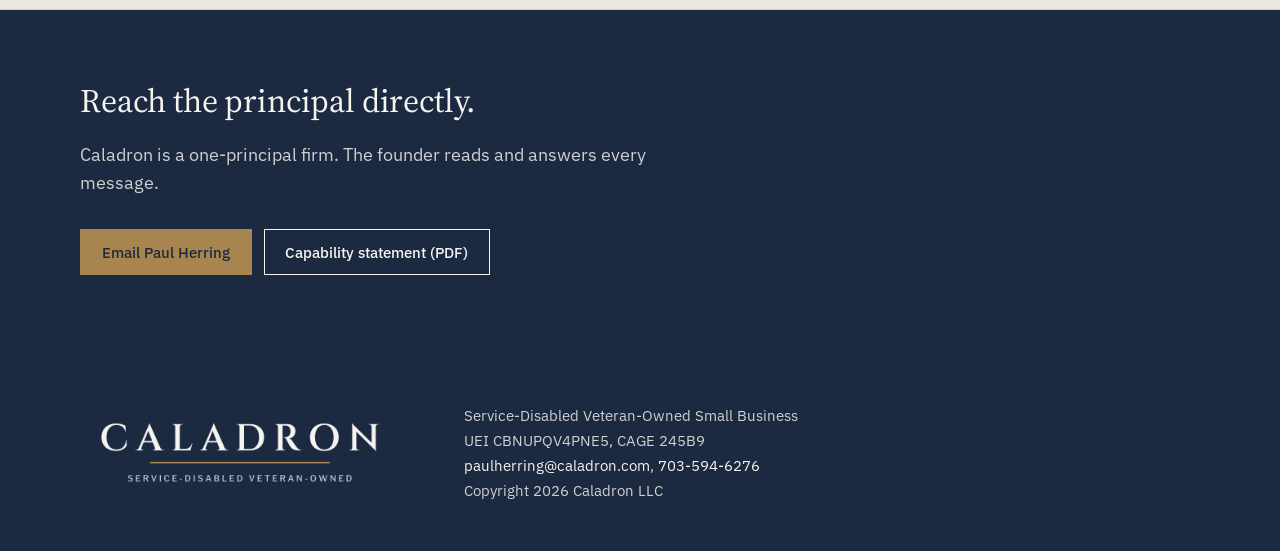
==== commit 2d18ae0b: "Dividers: navy hairline with a brass diamond instead of the sword Co-Authored-By: Claude Fable 5.1 <" ====
--- a/index.html
+++ b/index.html
@@ -89,14 +89,14 @@
 </div>
   </div>
 </section>
-<div class="divider" aria-hidden="true"><svg viewBox="0 0 168 18" xmlns="http://www.w3.org/2000/svg"><circle cx="9" cy="9" r="4" fill="#A8844E"/><rect x="14" y="6.5" width="16" height="5" rx="1" fill="#1B2A41"/><rect x="30" y="2.5" width="4.5" height="13" rx="1.5" fill="#A8844E"/><path d="M34.5 6.5 H152 L162 9 L152 11.5 H34.5 Z" fill="#1B2A41"/><path d="M40 9 H146" stroke="#A8844E" stroke-width=".8"/></svg></div>
+<div class="divider" aria-hidden="true"></div>
 <section class="section">
   <div class="wrap">
     <div class="section-head"><h2>Call us when</h2></div>
     <div class="trio"><div><h3>The bid needs a functional lead.</h3><p>You are bidding Reserve Component personnel or readiness work and need a named, cleared functional lead.</p></div><div><h3>The build needs an authoritative requirement.</h3><p>Your engineers are building against a requirement nobody can authoritatively interpret.</p></div><div><h3>The set-aside needs a firm that performs.</h3><p>You need SDVOSB participation from a firm that can perform the scope, not simply hold the certification.</p></div></div>
   </div>
 </section>
-<div class="divider" aria-hidden="true"><svg viewBox="0 0 168 18" xmlns="http://www.w3.org/2000/svg"><circle cx="9" cy="9" r="4" fill="#A8844E"/><rect x="14" y="6.5" width="16" height="5" rx="1" fill="#1B2A41"/><rect x="30" y="2.5" width="4.5" height="13" rx="1.5" fill="#A8844E"/><path d="M34.5 6.5 H152 L162 9 L152 11.5 H34.5 Z" fill="#1B2A41"/><path d="M40 9 H146" stroke="#A8844E" stroke-width=".8"/></svg></div>
+<div class="divider" aria-hidden="true"></div>
 <section class="section">
   <div class="wrap">
     
--- a/assets/site.css
+++ b/assets/site.css
@@ -195,9 +195,9 @@
   .hero-art-gap { max-width: 380px; }
 }
 
-/* Sword divider between sections (the 1C horizontal sword) */
-.divider { display: flex; justify-content: center; padding-block: .25rem; }
-.divider svg { width: 168px; height: 18px; display: block; }
+/* Section divider: one hairline in navy with a small brass diamond at its centre */
+.divider { position: relative; width: min(100% - 2.5rem, var(--col)); margin-inline: auto; height: 1px; background: rgba(27, 42, 65, .4); }
+.divider::after { content: ""; position: absolute; left: 50%; top: 50%; width: 8px; height: 8px; transform: translate(-50%, -50%) rotate(45deg); background: var(--brass); }
 
 /* Mobilization and delivery rails: one requirement, two tracks */
 .rail-title { margin-top: 0; font-size: .85rem; color: var(--slate); max-width: 70ch; }
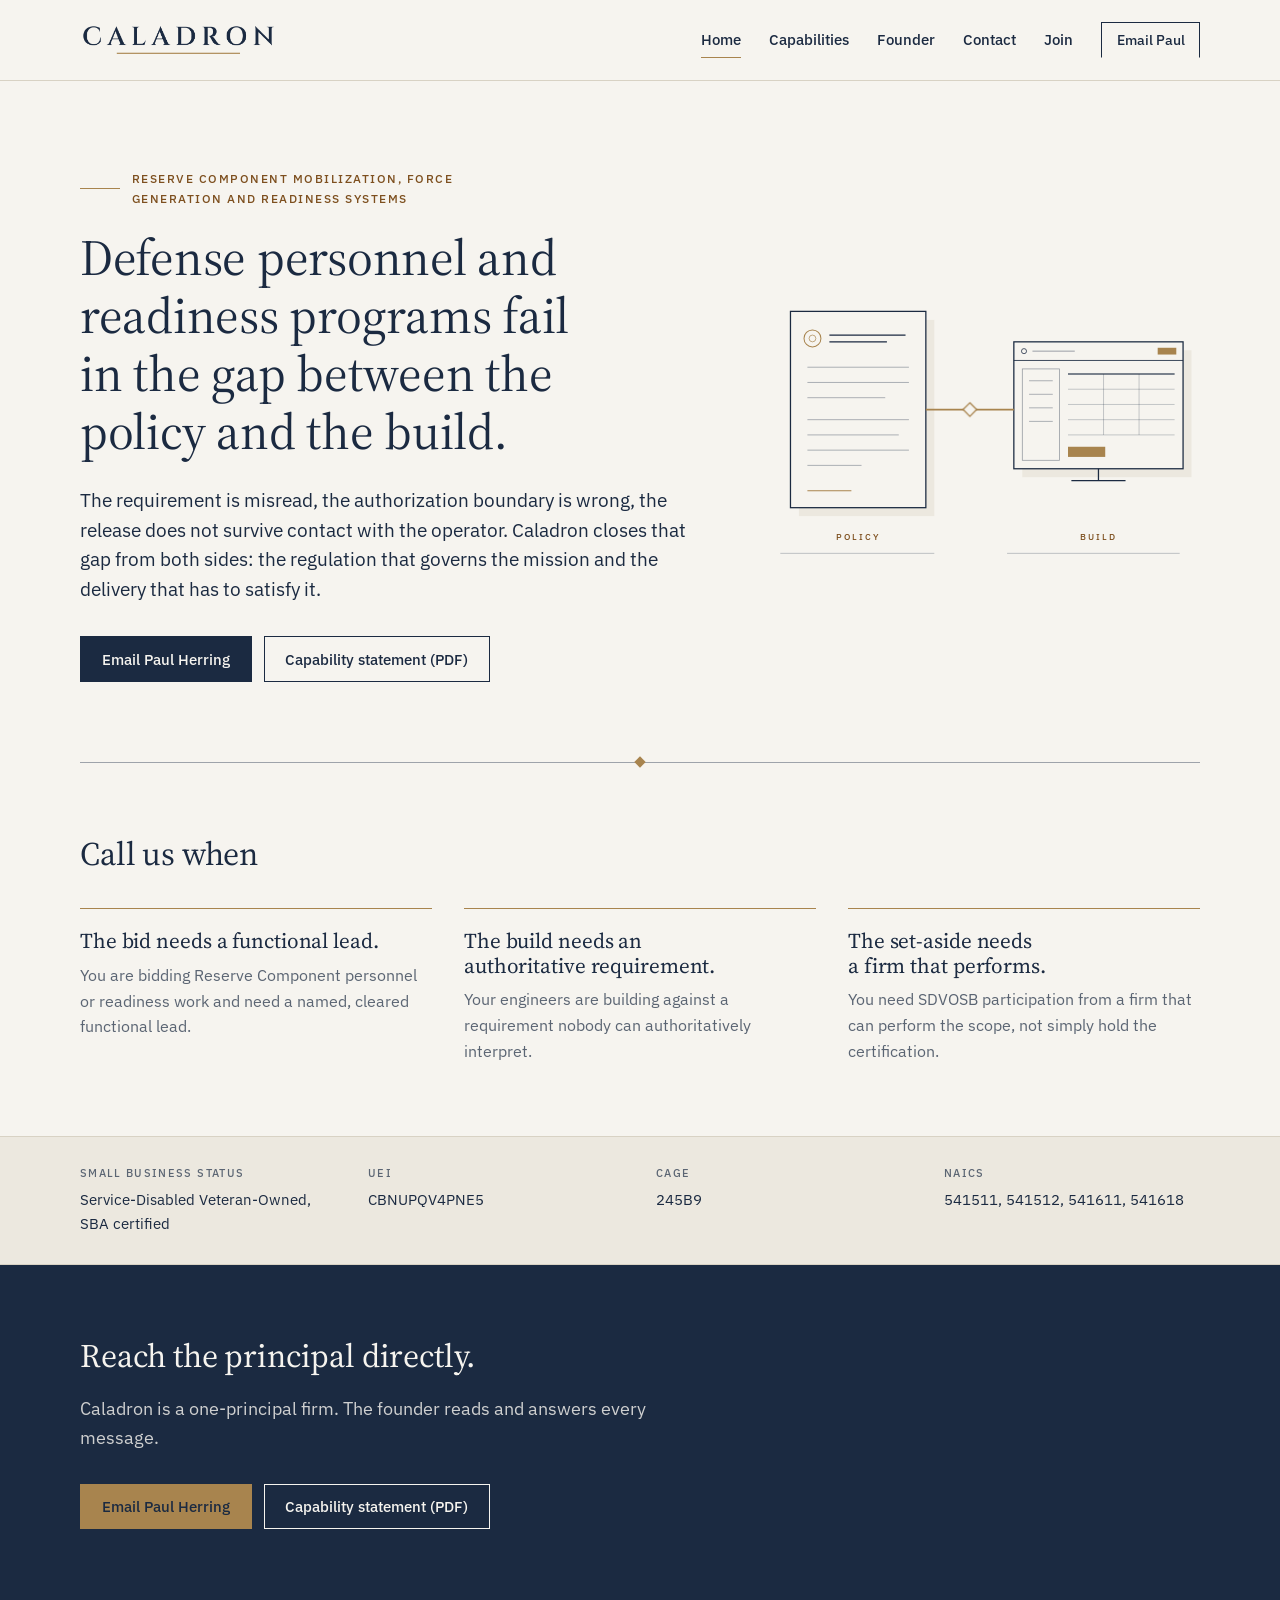
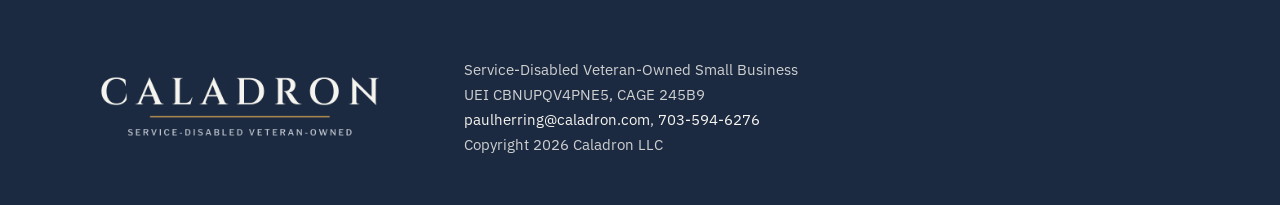
==== commit ab0afb09: "Domain depth on Capabilities only; Caladron understands both Co-Authored-By: Claude Fable 5.1 <norep" ====
--- a/index.html
+++ b/index.html
@@ -96,14 +96,6 @@
     <div class="trio"><div><h3>The bid needs a functional lead.</h3><p>You are bidding Reserve Component personnel or readiness work and need a named, cleared functional lead.</p></div><div><h3>The build needs an authoritative requirement.</h3><p>Your engineers are building against a requirement nobody can authoritatively interpret.</p></div><div><h3>The set-aside needs a firm that performs.</h3><p>You need SDVOSB participation from a firm that can perform the scope, not simply hold the certification.</p></div></div>
   </div>
 </section>
-<div class="divider" aria-hidden="true"></div>
-<section class="section">
-  <div class="wrap">
-    
-    <h2>Domain depth</h2>
-    <p class="lede">Army MOBCOP and DAF TIMES and their supporting applications, the upstream personnel and readiness sources that feed them, and the downstream order-writing systems they hand off to. Reserve Component mobilization, force generation and sourcing across the full range of duty statuses and activation authorities.</p>
-  </div>
-</section>
 <section class="strip">
   <div class="wrap"><dl><dt>Small business status</dt><dd>Service-Disabled Veteran-Owned, SBA certified</dd></dl><dl><dt>UEI</dt><dd>CBNUPQV4PNE5</dd></dl><dl><dt>CAGE</dt><dd>245B9</dd></dl><dl><dt>NAICS</dt><dd>541511, 541512, 541611, 541618</dd></dl></div>
 </section>
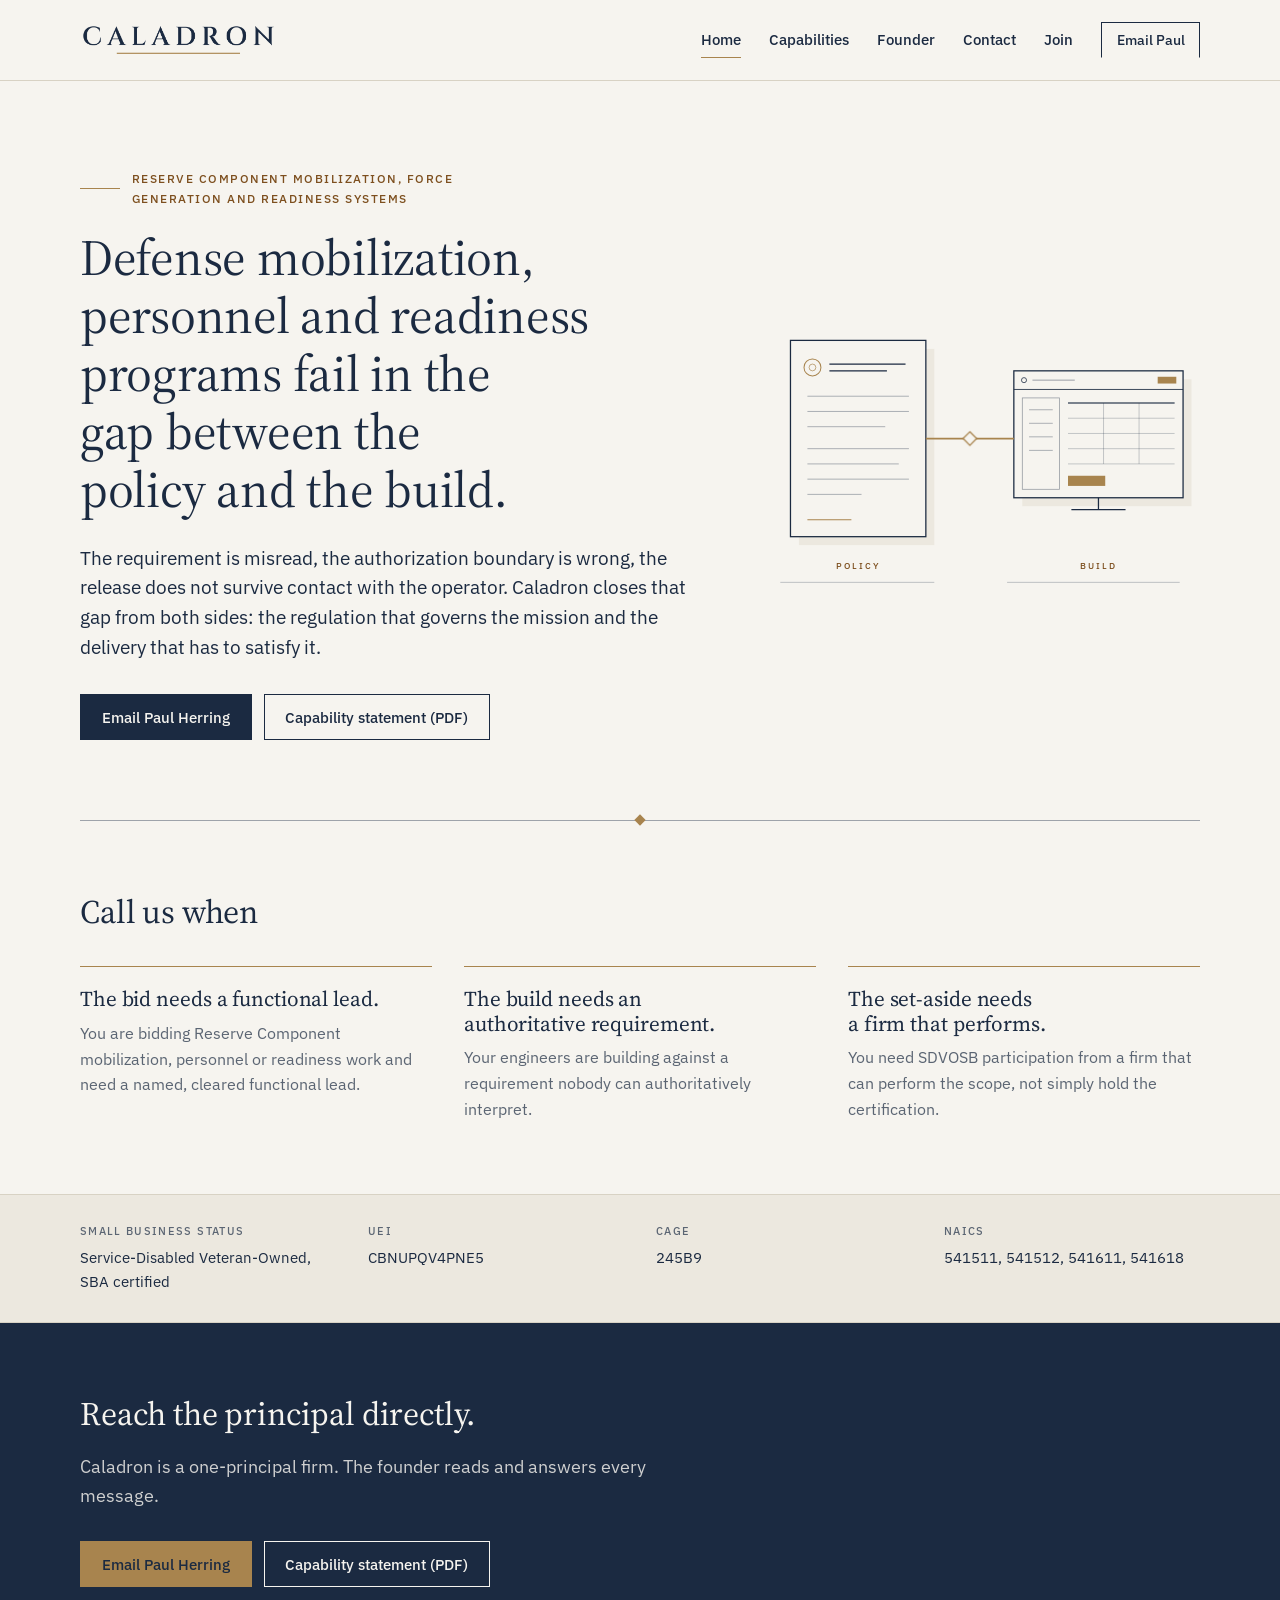
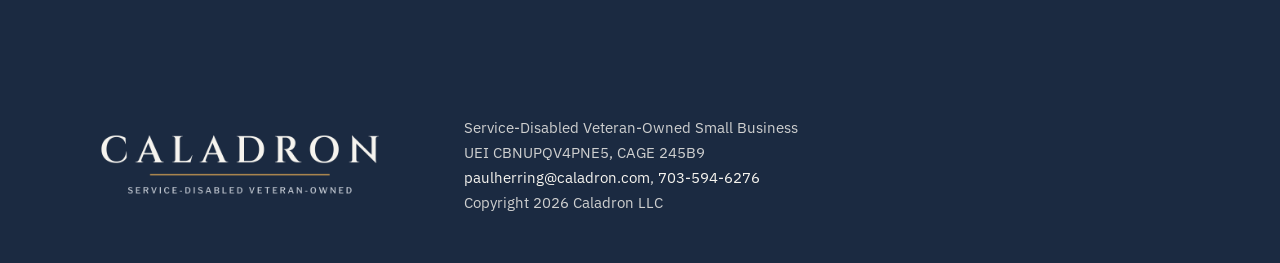
==== commit 19d135da: "Copy: mobilization named in the headline, cards, ledes and rails Co-Authored-By: Claude Fable 5.1 <n" ====
--- a/index.html
+++ b/index.html
@@ -4,12 +4,12 @@
 <meta charset="utf-8">
 <meta name="viewport" content="width=device-width, initial-scale=1, viewport-fit=cover">
 <title>Caladron LLC. Reserve Component mobilization, force generation and readiness systems</title>
-<meta name="description" content="Caladron LLC is a service-disabled veteran-owned small business that works both sides of defense personnel and readiness systems: the regulation that governs the mission and the delivery that has to satisfy it.">
+<meta name="description" content="Caladron LLC is a service-disabled veteran-owned small business that works both sides of defense mobilization, personnel and readiness systems: the regulation that governs the mission and the delivery that has to satisfy it.">
 <link rel="canonical" href="https://www.caladron.com/">
 <meta property="og:site_name" content="Caladron LLC">
 <meta property="og:type" content="website">
 <meta property="og:title" content="Caladron LLC. Reserve Component mobilization, force generation and readiness systems">
-<meta property="og:description" content="Caladron LLC is a service-disabled veteran-owned small business that works both sides of defense personnel and readiness systems: the regulation that governs the mission and the delivery that has to satisfy it.">
+<meta property="og:description" content="Caladron LLC is a service-disabled veteran-owned small business that works both sides of defense mobilization, personnel and readiness systems: the regulation that governs the mission and the delivery that has to satisfy it.">
 <meta property="og:url" content="https://www.caladron.com/">
 <meta property="og:image" content="https://www.caladron.com/assets/caladron-social-1200x630.png">
 <meta name="twitter:card" content="summary_large_image">
@@ -36,7 +36,7 @@
   <div class="wrap hero-grid">
     <div class="hero-copy">
     <p class="eyebrow">Reserve Component mobilization, force generation and readiness systems</p>
-    <h1>Defense personnel and readiness programs fail in the gap between the policy and the build.</h1>
+    <h1>Defense mobilization, personnel and readiness programs fail in the gap between the policy and the build.</h1>
     <p class="lede">The requirement is misread, the authorization boundary is wrong, the release does not survive contact with the operator. Caladron closes that gap from both sides: the regulation that governs the mission and the delivery that has to satisfy it.</p>
     <div class="actions"><a class="btn primary" href="mailto:paulherring@caladron.com">Email Paul Herring</a><a class="btn" href="assets/Caladron_Capability_Statement.pdf">Capability statement (PDF)</a></div>
     </div>
@@ -93,7 +93,7 @@
 <section class="section">
   <div class="wrap">
     <div class="section-head"><h2>Call us when</h2></div>
-    <div class="trio"><div><h3>The bid needs a functional lead.</h3><p>You are bidding Reserve Component personnel or readiness work and need a named, cleared functional lead.</p></div><div><h3>The build needs an authoritative requirement.</h3><p>Your engineers are building against a requirement nobody can authoritatively interpret.</p></div><div><h3>The set-aside needs a firm that performs.</h3><p>You need SDVOSB participation from a firm that can perform the scope, not simply hold the certification.</p></div></div>
+    <div class="trio"><div><h3>The bid needs a functional lead.</h3><p>You are bidding Reserve Component mobilization, personnel or readiness work and need a named, cleared functional lead.</p></div><div><h3>The build needs an authoritative requirement.</h3><p>Your engineers are building against a requirement nobody can authoritatively interpret.</p></div><div><h3>The set-aside needs a firm that performs.</h3><p>You need SDVOSB participation from a firm that can perform the scope, not simply hold the certification.</p></div></div>
   </div>
 </section>
 <section class="strip">
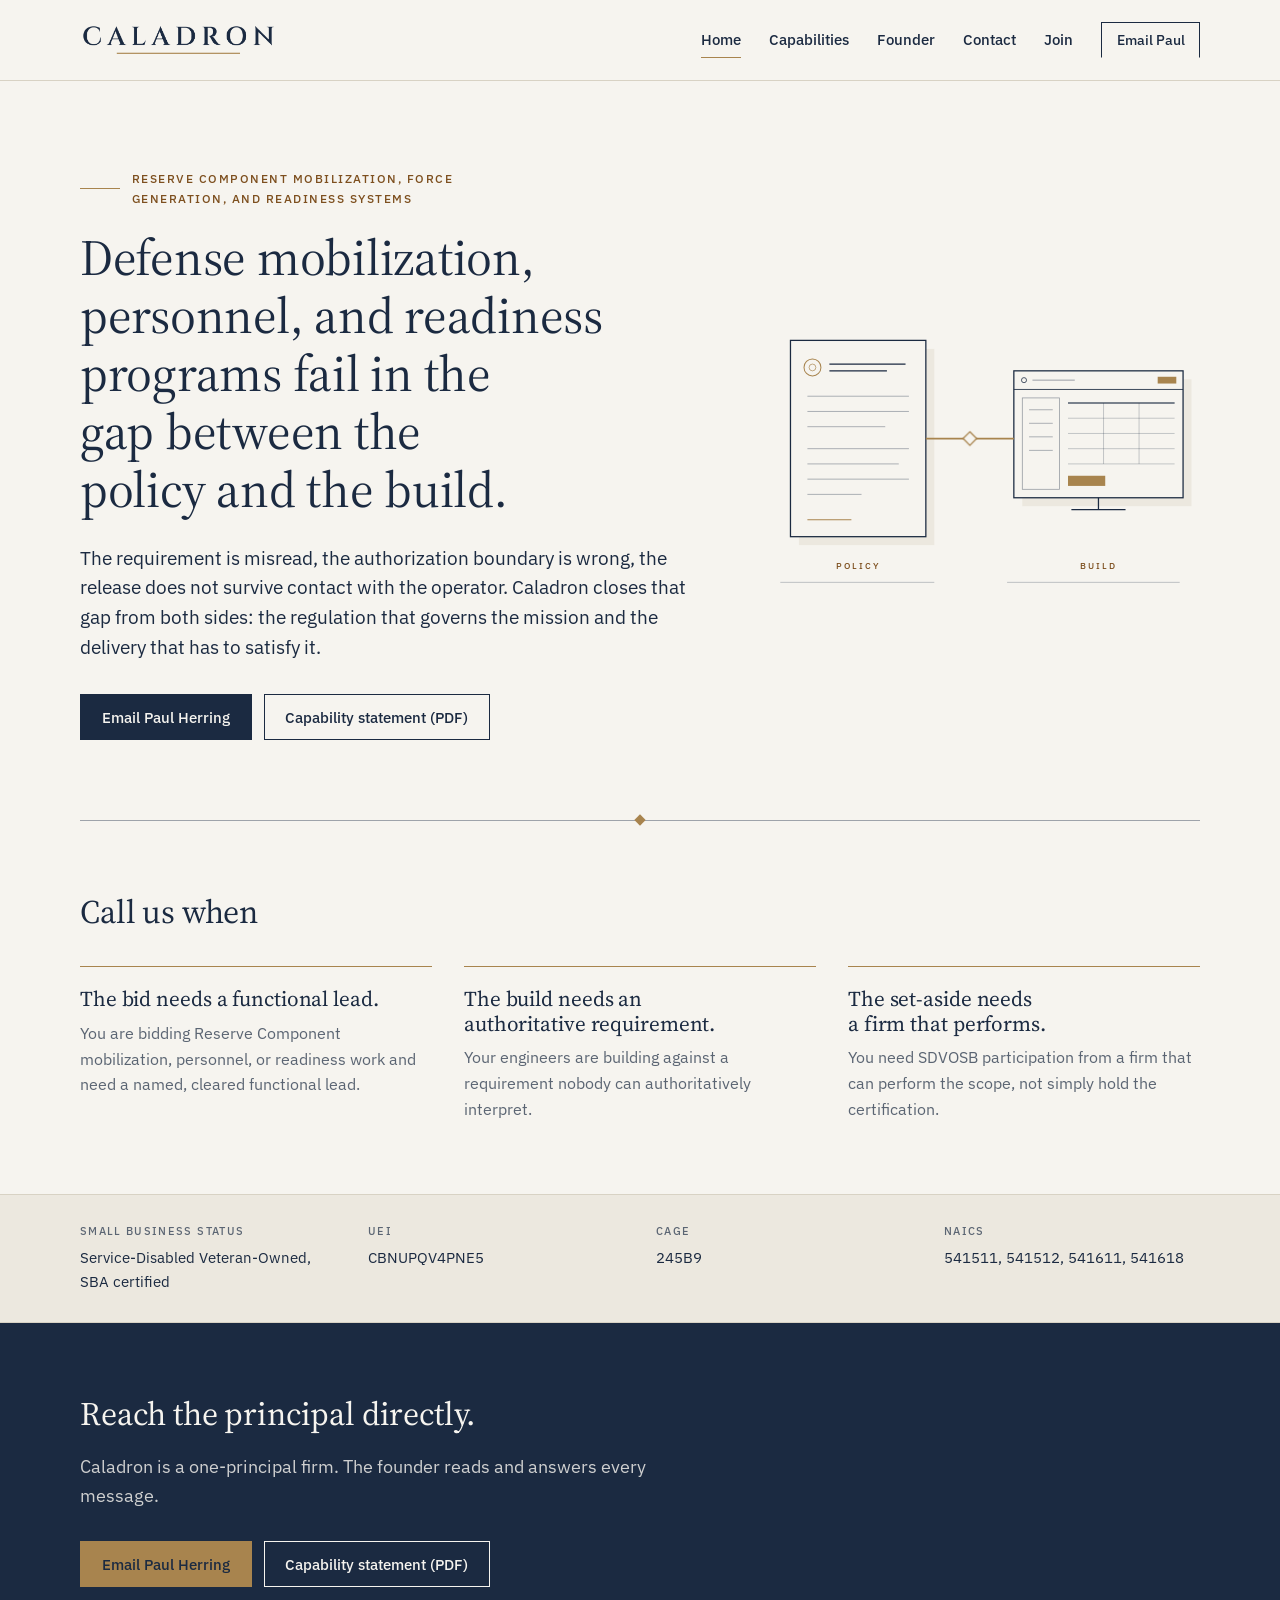
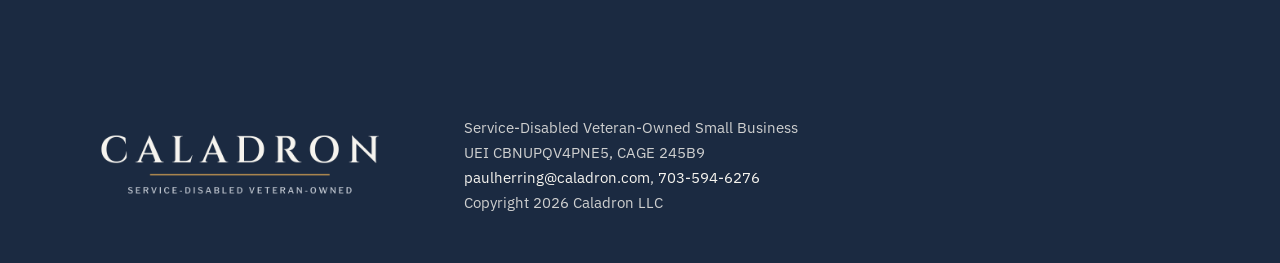
==== commit 04be0a4e: "Copy: serial comma in every list of three or more Co-Authored-By: Claude Fable 5.1 <noreply@anthropi" ====
--- a/index.html
+++ b/index.html
@@ -3,12 +3,12 @@
 <head>
 <meta charset="utf-8">
 <meta name="viewport" content="width=device-width, initial-scale=1, viewport-fit=cover">
-<title>Caladron LLC. Reserve Component mobilization, force generation and readiness systems</title>
+<title>Caladron LLC. Reserve Component mobilization, force generation, and readiness systems</title>
 <meta name="description" content="Caladron LLC is a service-disabled veteran-owned small business that works both sides of defense mobilization, personnel and readiness systems: the regulation that governs the mission and the delivery that has to satisfy it.">
 <link rel="canonical" href="https://www.caladron.com/">
 <meta property="og:site_name" content="Caladron LLC">
 <meta property="og:type" content="website">
-<meta property="og:title" content="Caladron LLC. Reserve Component mobilization, force generation and readiness systems">
+<meta property="og:title" content="Caladron LLC. Reserve Component mobilization, force generation, and readiness systems">
 <meta property="og:description" content="Caladron LLC is a service-disabled veteran-owned small business that works both sides of defense mobilization, personnel and readiness systems: the regulation that governs the mission and the delivery that has to satisfy it.">
 <meta property="og:url" content="https://www.caladron.com/">
 <meta property="og:image" content="https://www.caladron.com/assets/caladron-social-1200x630.png">
@@ -35,8 +35,8 @@
 <section class="hero">
   <div class="wrap hero-grid">
     <div class="hero-copy">
-    <p class="eyebrow">Reserve Component mobilization, force generation and readiness systems</p>
-    <h1>Defense mobilization, personnel and readiness programs fail in the gap between the policy and the build.</h1>
+    <p class="eyebrow">Reserve Component mobilization, force generation, and readiness systems</p>
+    <h1>Defense mobilization, personnel, and readiness programs fail in the gap between the policy and the build.</h1>
     <p class="lede">The requirement is misread, the authorization boundary is wrong, the release does not survive contact with the operator. Caladron closes that gap from both sides: the regulation that governs the mission and the delivery that has to satisfy it.</p>
     <div class="actions"><a class="btn primary" href="mailto:paulherring@caladron.com">Email Paul Herring</a><a class="btn" href="assets/Caladron_Capability_Statement.pdf">Capability statement (PDF)</a></div>
     </div>
@@ -93,7 +93,7 @@
 <section class="section">
   <div class="wrap">
     <div class="section-head"><h2>Call us when</h2></div>
-    <div class="trio"><div><h3>The bid needs a functional lead.</h3><p>You are bidding Reserve Component mobilization, personnel or readiness work and need a named, cleared functional lead.</p></div><div><h3>The build needs an authoritative requirement.</h3><p>Your engineers are building against a requirement nobody can authoritatively interpret.</p></div><div><h3>The set-aside needs a firm that performs.</h3><p>You need SDVOSB participation from a firm that can perform the scope, not simply hold the certification.</p></div></div>
+    <div class="trio"><div><h3>The bid needs a functional lead.</h3><p>You are bidding Reserve Component mobilization, personnel, or readiness work and need a named, cleared functional lead.</p></div><div><h3>The build needs an authoritative requirement.</h3><p>Your engineers are building against a requirement nobody can authoritatively interpret.</p></div><div><h3>The set-aside needs a firm that performs.</h3><p>You need SDVOSB participation from a firm that can perform the scope, not simply hold the certification.</p></div></div>
   </div>
 </section>
 <section class="strip">
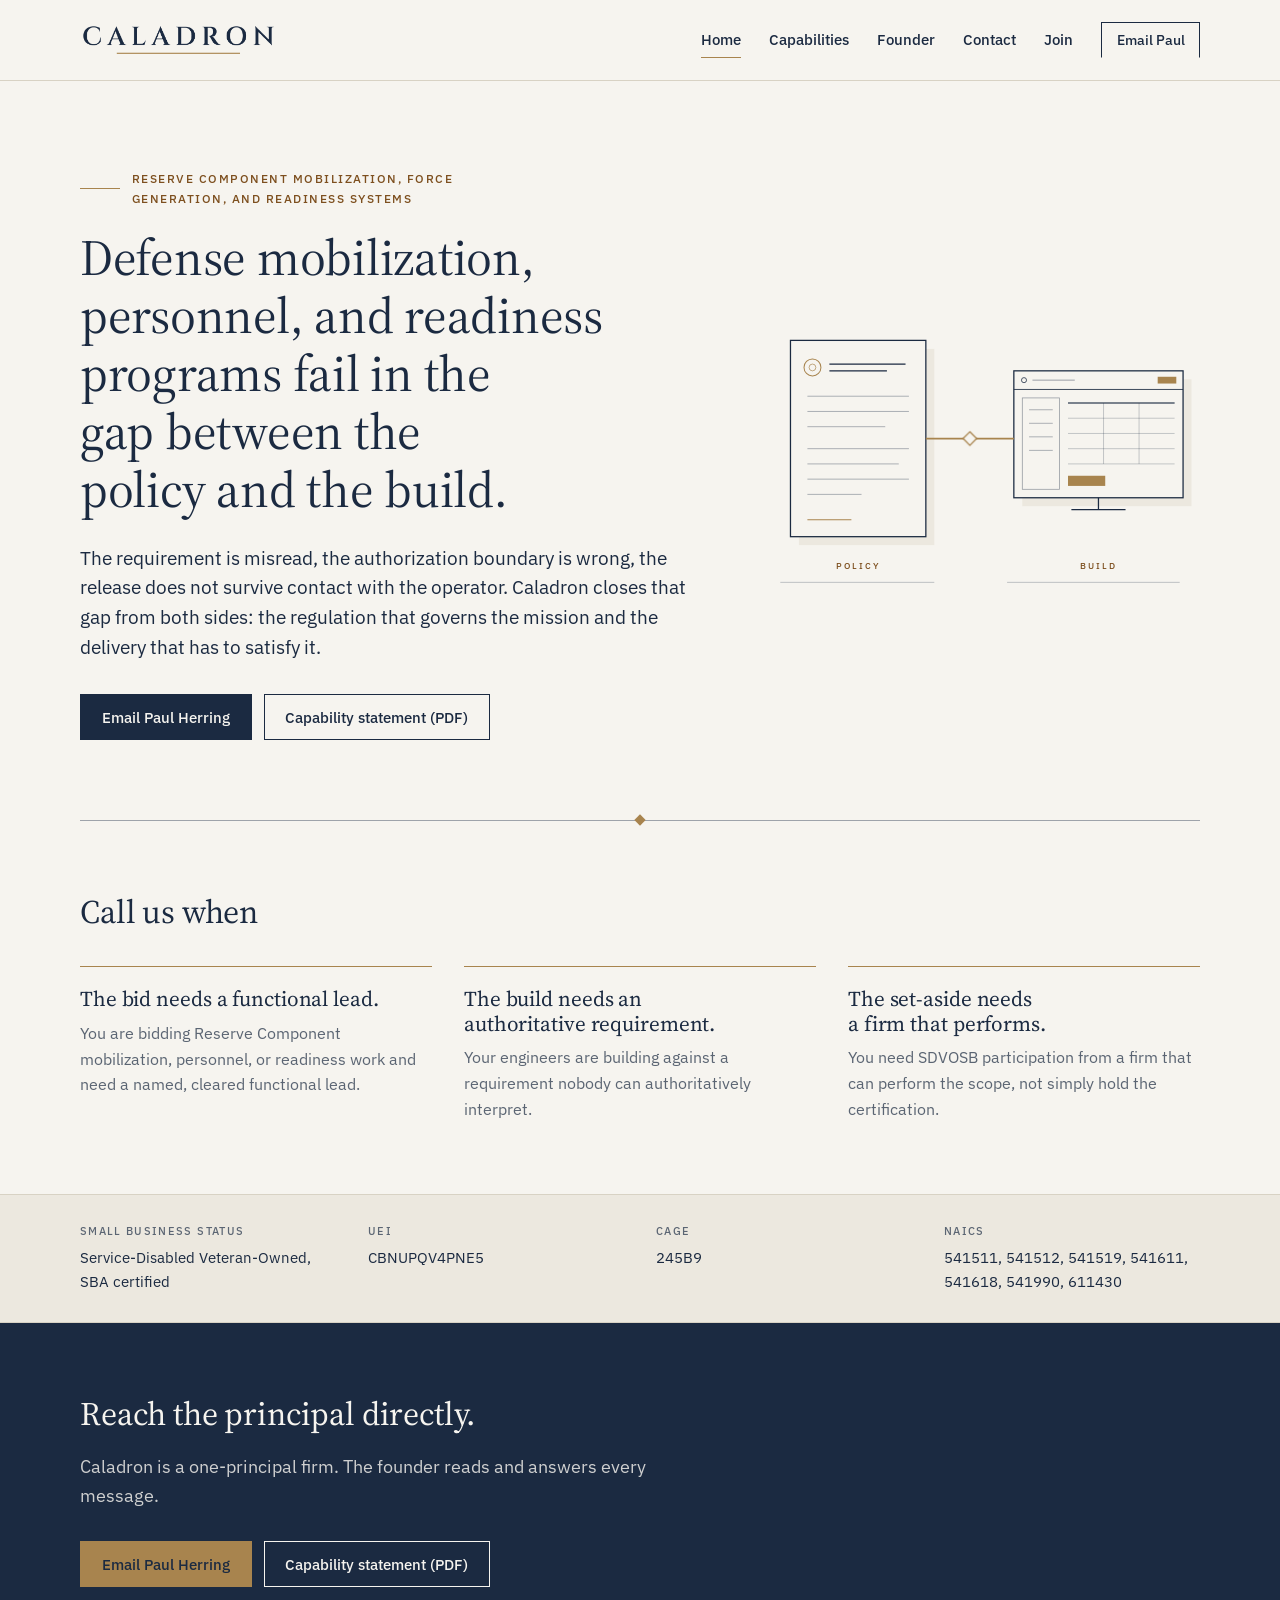
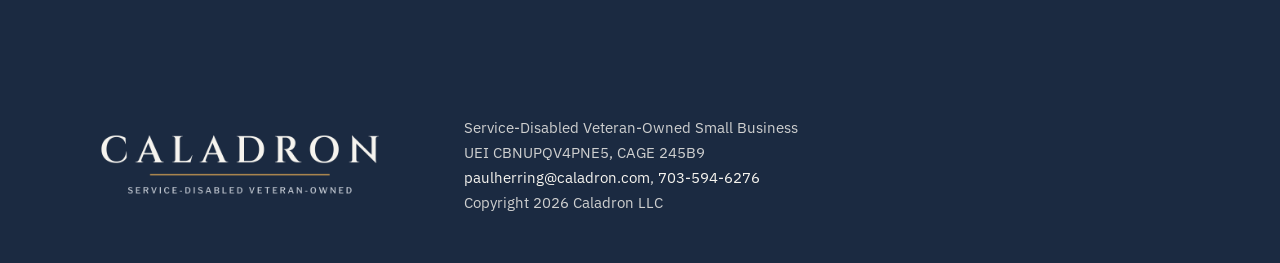
==== commit 90498011: "Restore NAICS 541519, 541990, and 611430 to the Home, Capabilities, and Contact pages Added on 11 Oc" ====
--- a/index.html
+++ b/index.html
@@ -97,7 +97,7 @@
   </div>
 </section>
 <section class="strip">
-  <div class="wrap"><dl><dt>Small business status</dt><dd>Service-Disabled Veteran-Owned, SBA certified</dd></dl><dl><dt>UEI</dt><dd>CBNUPQV4PNE5</dd></dl><dl><dt>CAGE</dt><dd>245B9</dd></dl><dl><dt>NAICS</dt><dd>541511, 541512, 541611, 541618</dd></dl></div>
+  <div class="wrap"><dl><dt>Small business status</dt><dd>Service-Disabled Veteran-Owned, SBA certified</dd></dl><dl><dt>UEI</dt><dd>CBNUPQV4PNE5</dd></dl><dl><dt>CAGE</dt><dd>245B9</dd></dl><dl><dt>NAICS</dt><dd>541511, 541512, 541519, 541611, 541618, 541990, 611430</dd></dl></div>
 </section>
 <section class="cta navy">
   <div class="wrap">
